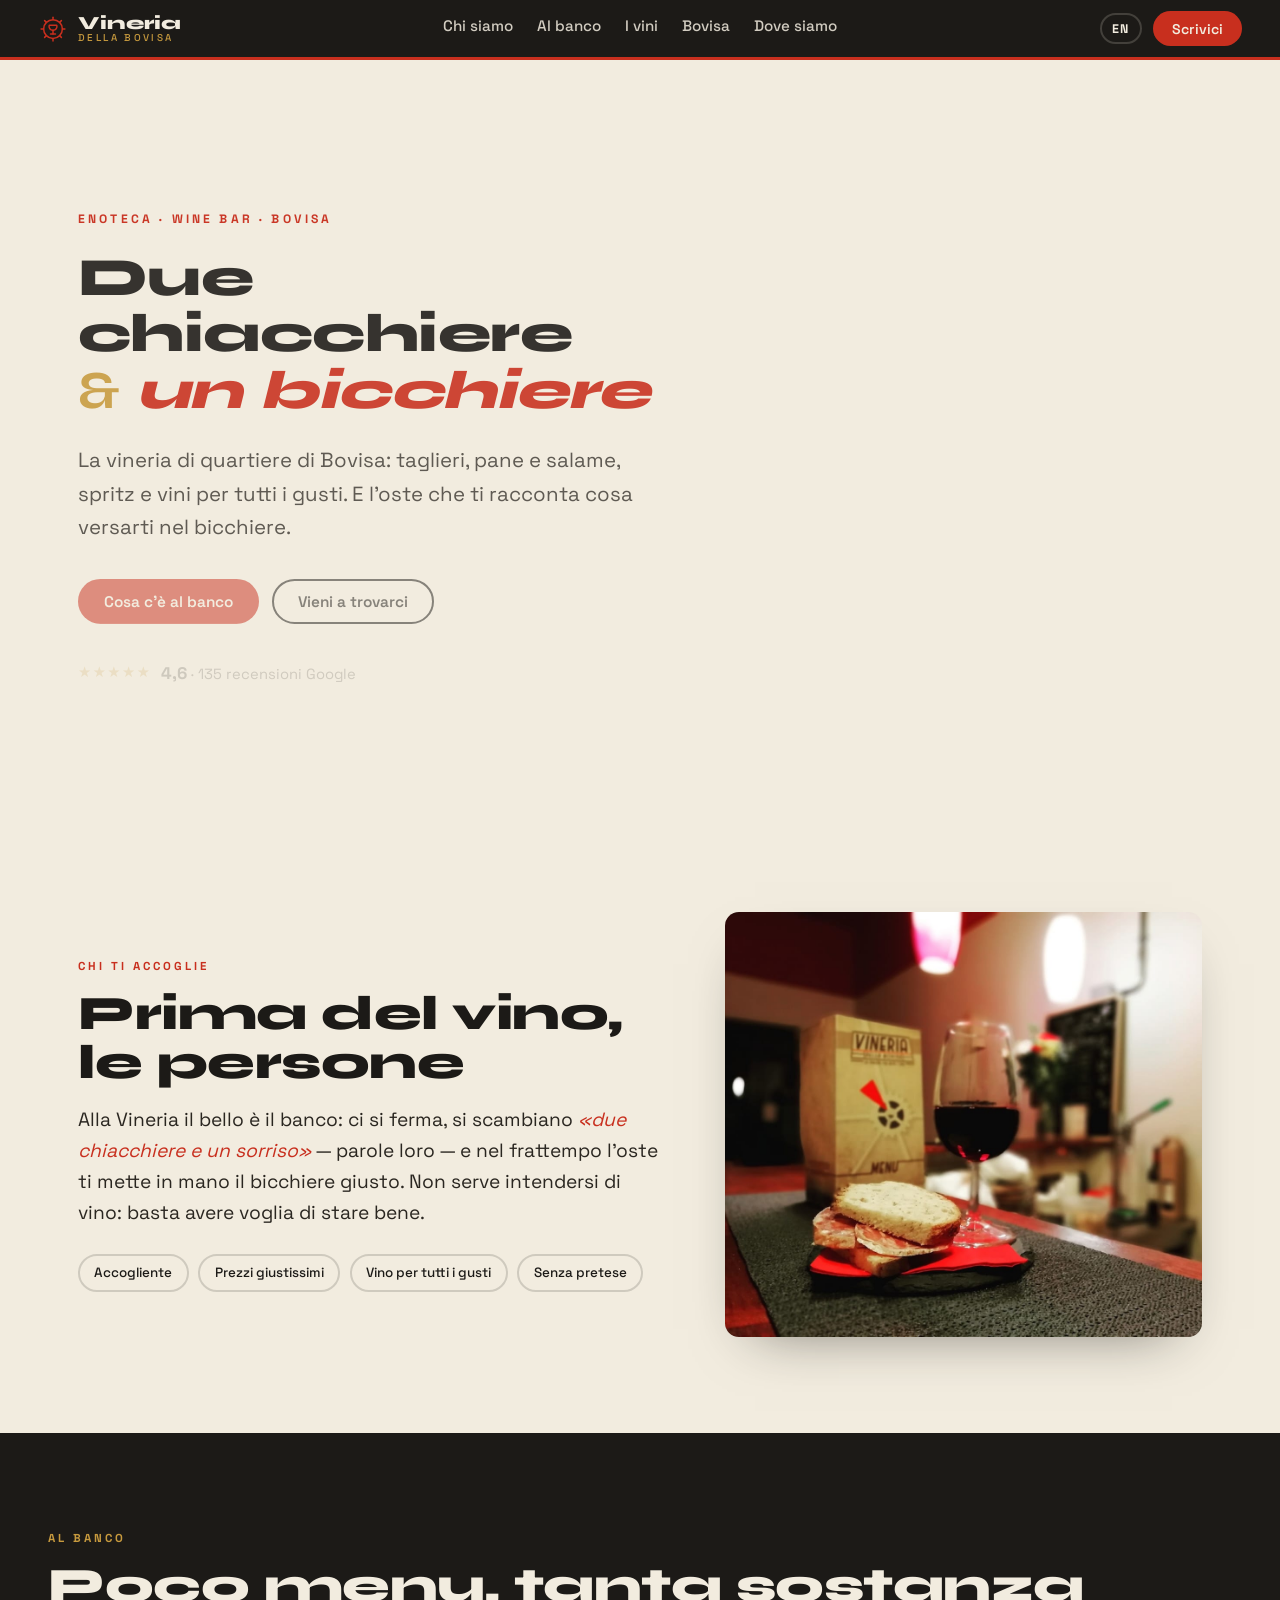
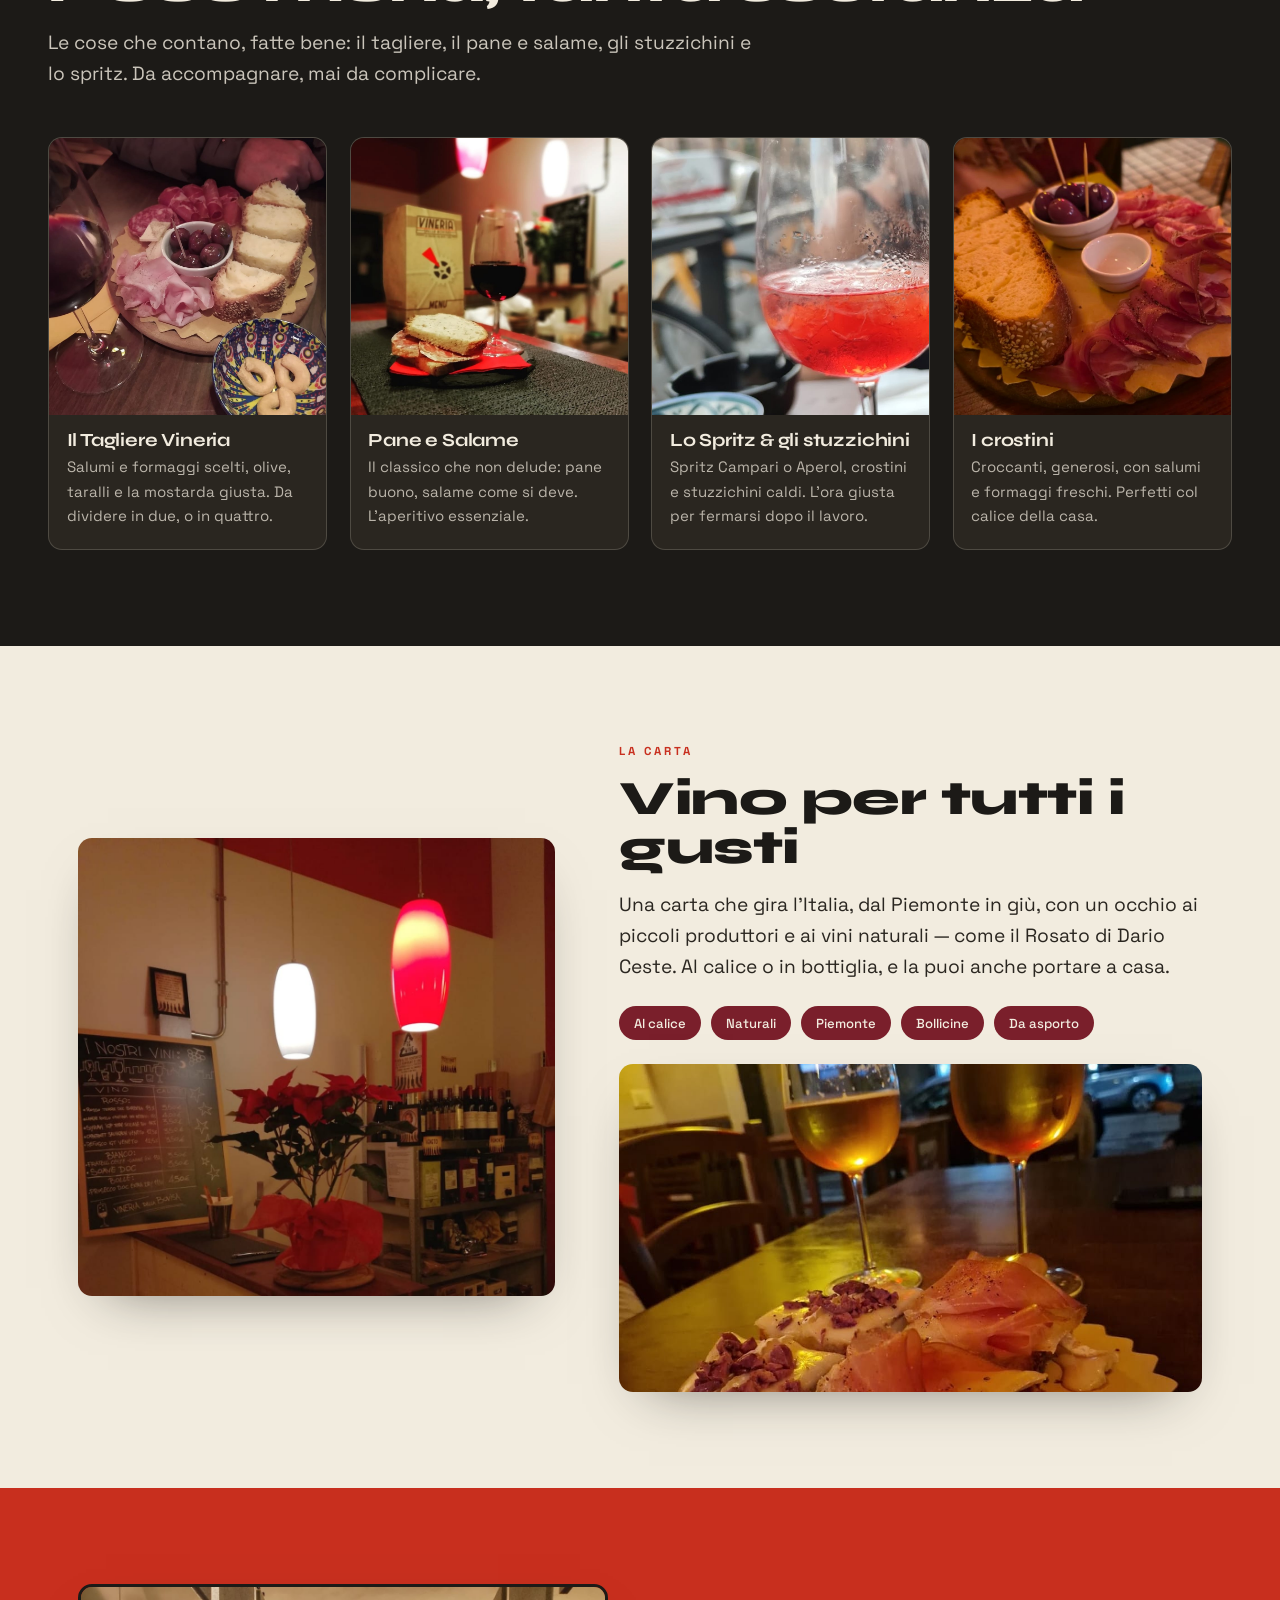
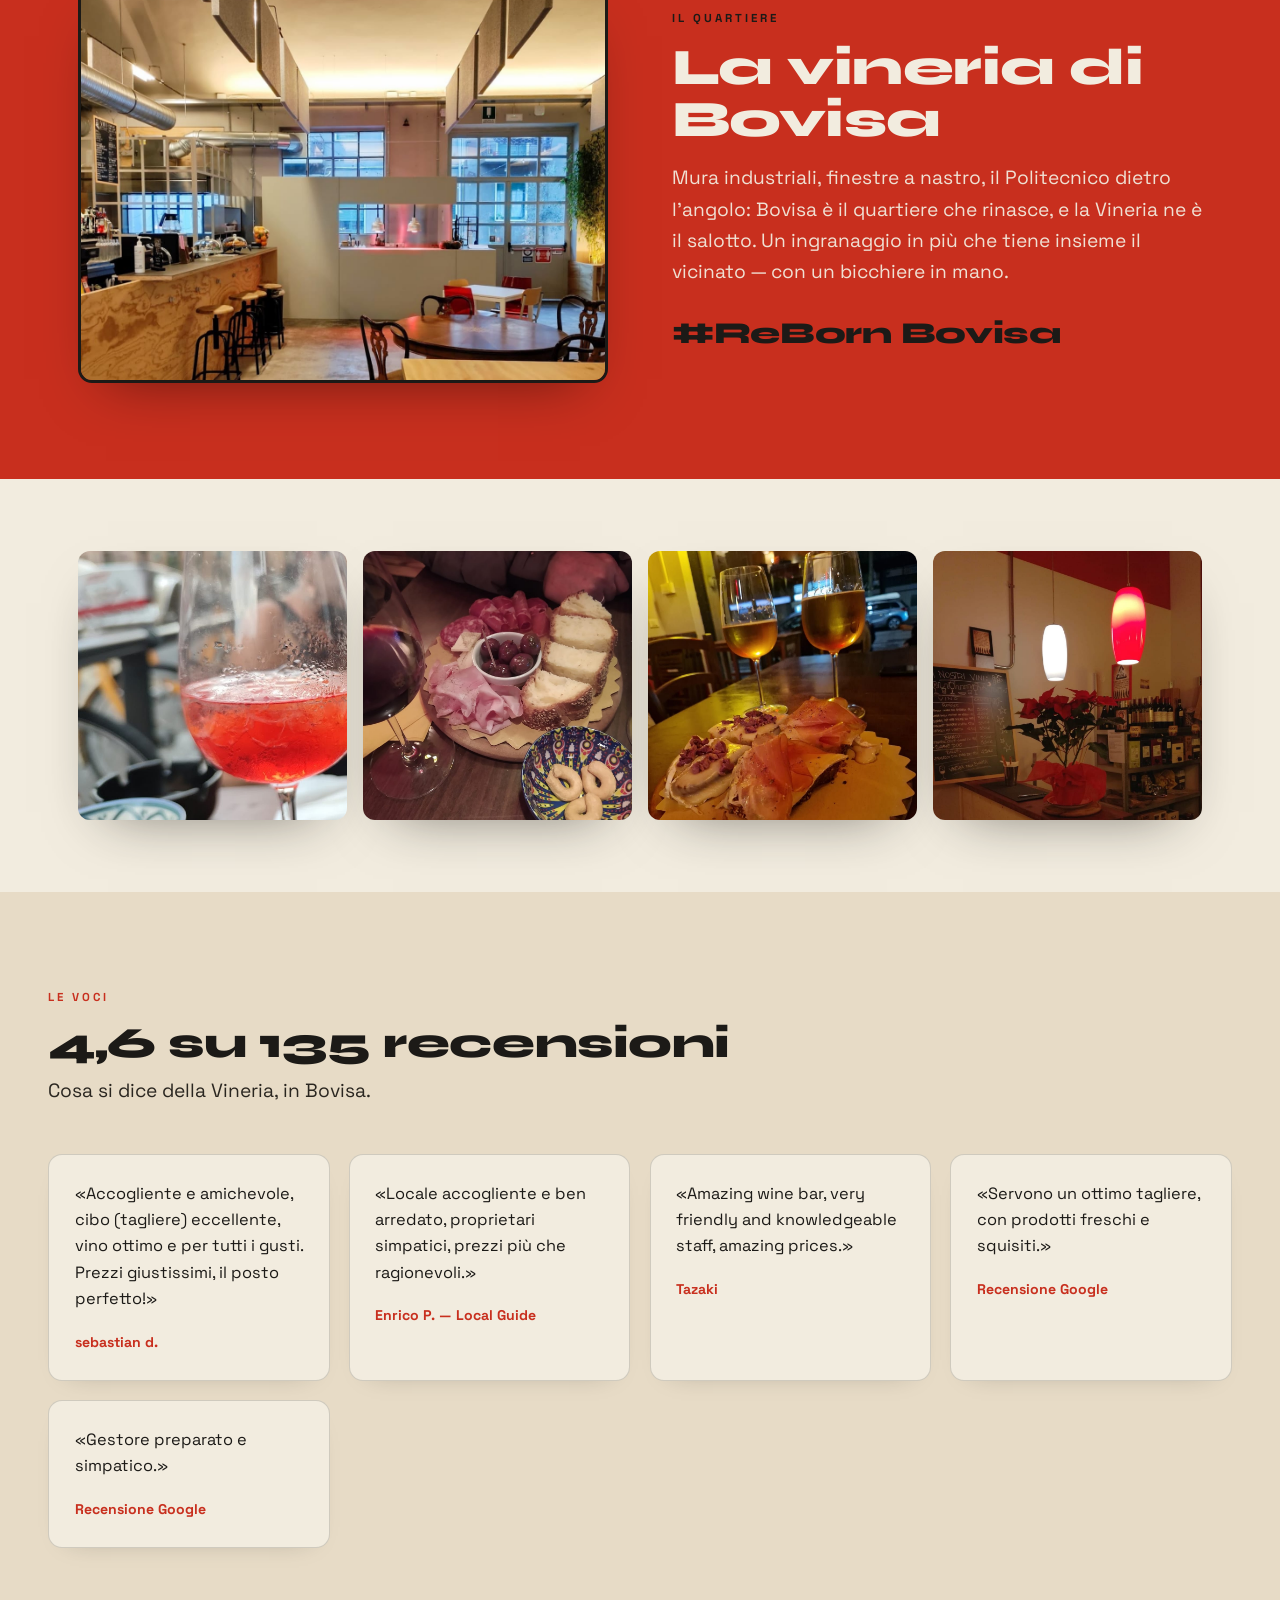
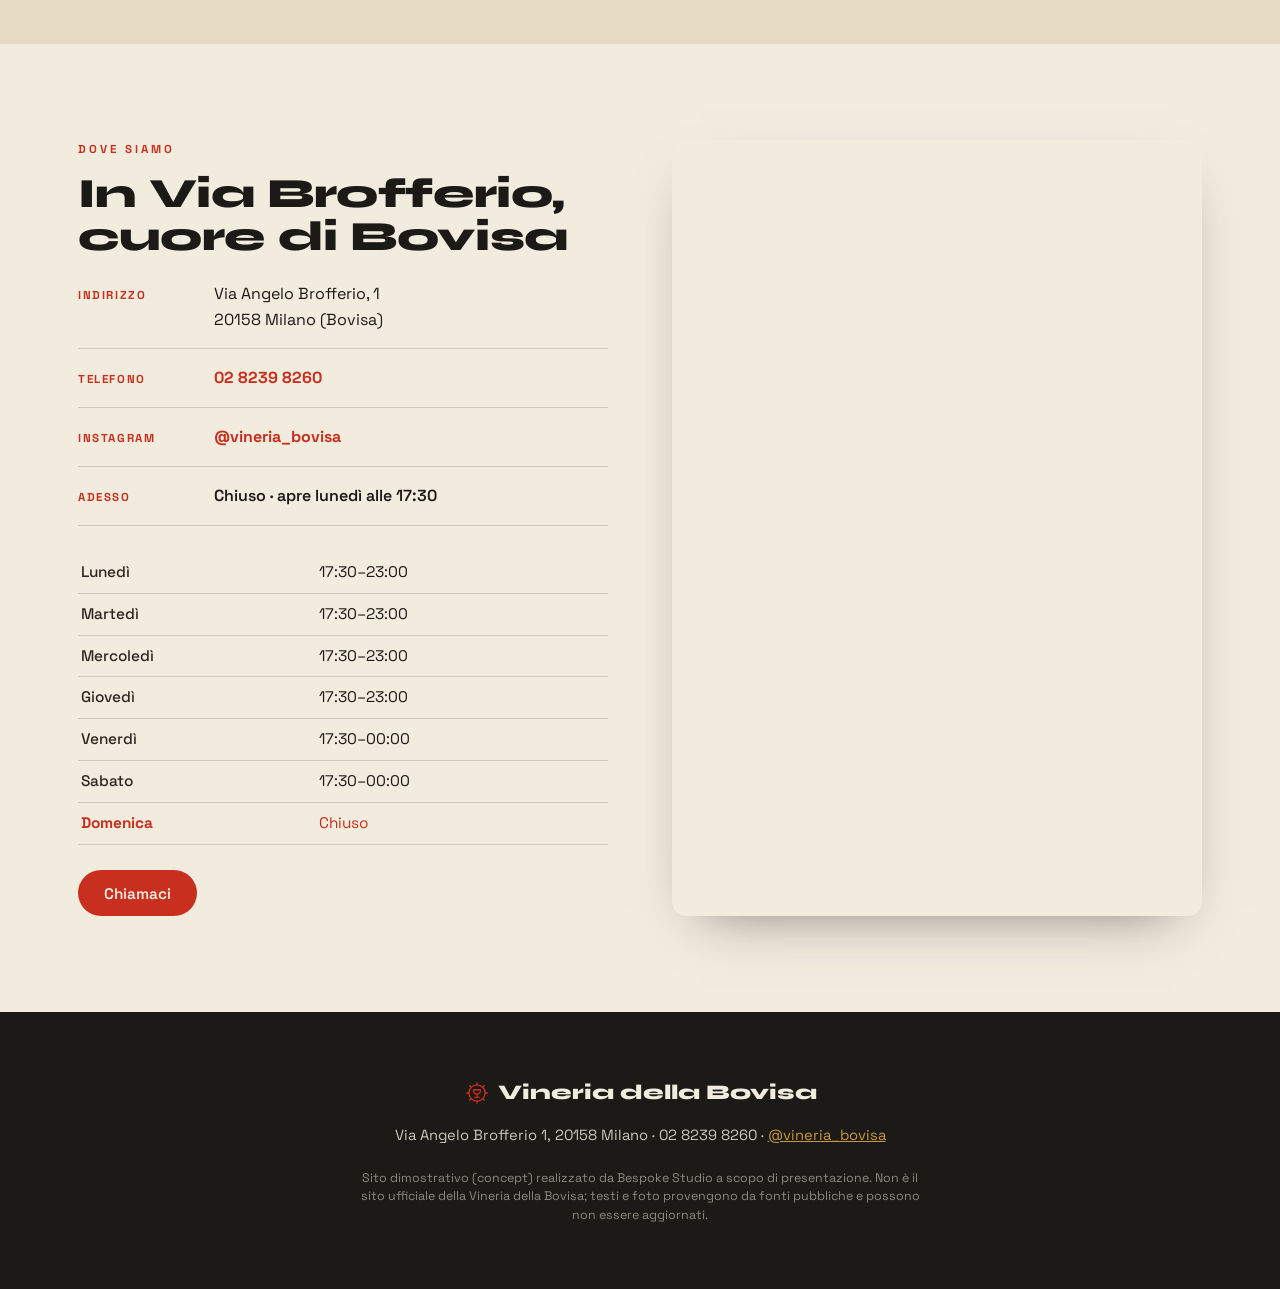
==== index.html @ cd296997 "Vineria della Bovisa — enoteca e wine bar di quartiere (concept demo) Il sito che la Vineria ha «in " ====
<!doctype html>
<html lang="it">
<head>
<meta charset="utf-8">
<meta name="viewport" content="width=device-width, initial-scale=1">
<title>Vineria della Bovisa — enoteca e wine bar di quartiere</title>
<meta name="description" content="La Vineria della Bovisa: enoteca e wine bar di quartiere. Taglieri, pane e salame, spritz e vini per tutti i gusti — e due chiacchiere in più. Via Brofferio 1, Milano.">
<meta name="theme-color" content="#1C1A17">
<link rel="canonical" href="https://rotenzark.github.io/vineria-della-bovisa/">
<link rel="icon" href="img/favicon.svg" type="image/svg+xml">
<link rel="icon" href="img/favicon-32.png" sizes="32x32">
<link rel="apple-touch-icon" href="img/apple-touch-icon.png">
<meta property="og:type" content="restaurant">
<meta property="og:title" content="Vineria della Bovisa — enoteca e wine bar di quartiere">
<meta property="og:description" content="Taglieri, pane e salame, spritz e vini per tutti i gusti — e due chiacchiere in più. In Bovisa.">
<meta property="og:image" content="img/og-image.jpg">
<meta property="og:locale" content="it_IT">
<script type="application/ld+json">
{
  "@context":"https://schema.org","@type":"BarOrPub","name":"Vineria della Bovisa",
  "description":"Enoteca e wine bar di quartiere in Bovisa: taglieri, pane e salame, spritz e vini al calice per tutti i gusti.",
  "servesCuisine":["Wine bar","Enoteca","Italiana"],
  "url":"https://rotenzark.github.io/vineria-della-bovisa/","telephone":"+390282398260",
  "image":"https://rotenzark.github.io/vineria-della-bovisa/img/og-image.jpg","priceRange":"€",
  "address":{"@type":"PostalAddress","streetAddress":"Via Angelo Brofferio 1","addressLocality":"Milano","postalCode":"20158","addressCountry":"IT"},
  "aggregateRating":{"@type":"AggregateRating","ratingValue":"4.6","reviewCount":"135"},
  "openingHoursSpecification":[
    {"@type":"OpeningHoursSpecification","dayOfWeek":["Monday","Tuesday","Wednesday","Thursday"],"opens":"17:30","closes":"23:00"},
    {"@type":"OpeningHoursSpecification","dayOfWeek":["Friday","Saturday"],"opens":"17:30","closes":"00:00"}
  ]
}
</script>
<link rel="preconnect" href="https://fonts.googleapis.com">
<link rel="preconnect" href="https://fonts.gstatic.com" crossorigin>
<link href="https://fonts.googleapis.com/css2?family=Syne:wght@600;700;800&family=Space+Grotesk:wght@400;500;600;700&display=swap" rel="stylesheet">
<link rel="stylesheet" href="css/styles.css?v=1">
</head>
<body>

<!-- INTRO -->
<div id="intro" class="intro" aria-hidden="true">
  <div class="intro__inner">
    <svg class="intro__gear" viewBox="0 0 48 48" fill="none" stroke="currentColor" stroke-width="1.6" stroke-linecap="round" stroke-linejoin="round" aria-hidden="true">
      <g transform="translate(24 24)"><circle r="15"/><g id="im"><path d="M0 -15 v-4"/></g><use href="#im" transform="rotate(45)"/><use href="#im" transform="rotate(90)"/><use href="#im" transform="rotate(135)"/><use href="#im" transform="rotate(180)"/><use href="#im" transform="rotate(225)"/><use href="#im" transform="rotate(270)"/><use href="#im" transform="rotate(315)"/></g>
      <path d="M18 18 h12 a6 6 0 0 1 -6 8 a6 6 0 0 1 -6 -8 z"/><path d="M24 26 v6"/><path d="M20 32 h8"/>
    </svg>
    <span class="intro__word">Vineria della Bovisa</span>
  </div>
</div>

<!-- HEADER -->
<header class="site-header">
  <a class="brand" href="#top" aria-label="Vineria della Bovisa — home">
    <svg class="brand__mark" viewBox="0 0 48 48" fill="none" stroke="currentColor" stroke-width="2.4" stroke-linecap="round" stroke-linejoin="round" aria-hidden="true">
      <g transform="translate(24 24)"><circle r="15"/><g id="bm"><path d="M0 -15 v-4"/></g><use href="#bm" transform="rotate(45)"/><use href="#bm" transform="rotate(90)"/><use href="#bm" transform="rotate(135)"/><use href="#bm" transform="rotate(180)"/><use href="#bm" transform="rotate(225)"/><use href="#bm" transform="rotate(270)"/><use href="#bm" transform="rotate(315)"/></g>
      <path d="M18 18 h12 a6 6 0 0 1 -6 8 a6 6 0 0 1 -6 -8 z"/><path d="M24 26 v6"/><path d="M20 32 h8"/>
    </svg>
    <span class="brand__name">Vineria<em>della Bovisa</em></span>
  </a>
  <nav id="mainNav" class="site-nav" aria-label="Principale">
    <a href="#chiacchiere" data-i18n="nav.chiacchiere">Chi siamo</a>
    <a href="#banco" data-i18n="nav.banco">Al banco</a>
    <a href="#vini" data-i18n="nav.vini">I vini</a>
    <a href="#bovisa" data-i18n="nav.bovisa">Bovisa</a>
    <a href="#dove" data-i18n="nav.dove">Dove siamo</a>
  </nav>
  <div class="site-header__actions">
    <button id="langToggle" class="lang" type="button" aria-label="Switch to English">EN</button>
    <a class="btn btn--primary" href="#dove" data-i18n="cta.scrivici">Scrivici</a>
    <button id="burger" class="burger" type="button" aria-label="Menu" aria-controls="mainNav" aria-expanded="false"><span></span><span></span><span></span></button>
  </div>
</header>

<main id="top">

  <!-- HERO -->
  <section class="hero" aria-labelledby="hero-title">
    <div class="hero__left">
      <p class="hero__eyebrow reveal-hero" data-i18n="hero.eyebrow">Enoteca · Wine bar · Bovisa</p>
      <h1 id="hero-title" class="hero__title reveal-hero">
        <span data-i18n="hero.t1">Due chiacchiere</span>
        <span class="hero__and">&amp;</span>
        <em data-i18n="hero.t2">un bicchiere</em>
      </h1>
      <p class="hero__lead reveal-hero" data-i18n="hero.lead">La vineria di quartiere di Bovisa: taglieri, pane e salame, spritz e vini per tutti i gusti. E l'oste che ti racconta cosa versarti nel bicchiere.</p>
      <div class="hero__cta reveal-hero">
        <a class="btn btn--primary" href="#banco" data-i18n="hero.cta1">Cosa c'è al banco</a>
        <a class="btn btn--ghost" href="#dove" data-i18n="hero.cta2">Vieni a trovarci</a>
      </div>
      <div class="hero__badge reveal-hero" aria-label="Valutazione Google 4,6 su 5">
        <span class="hero__stars" aria-hidden="true">★★★★★</span>
        <span><strong>4,6</strong> · 135 recensioni Google</span>
      </div>
    </div>
    <div class="hero__right reveal-hero">
      <div class="hero__gearwrap" aria-hidden="true">
        <svg class="gearmark" viewBox="0 0 200 200">
          <g class="gearmark__ring" transform="translate(100 100)">
            <circle r="76" fill="none" stroke="currentColor" stroke-width="7"/>
            <g id="tooth"><rect x="-8" y="-92" width="16" height="20" rx="3" fill="currentColor"/></g>
            <use href="#tooth" transform="rotate(30)"/><use href="#tooth" transform="rotate(60)"/><use href="#tooth" transform="rotate(90)"/><use href="#tooth" transform="rotate(120)"/><use href="#tooth" transform="rotate(150)"/><use href="#tooth" transform="rotate(180)"/><use href="#tooth" transform="rotate(210)"/><use href="#tooth" transform="rotate(240)"/><use href="#tooth" transform="rotate(270)"/><use href="#tooth" transform="rotate(300)"/><use href="#tooth" transform="rotate(330)"/>
          </g>
          <g class="gearmark__rays" transform="translate(100 92)" fill="none" stroke="var(--brass)" stroke-width="3" stroke-linecap="round">
            <path d="M0 -30 v-12"/><path d="M21 -21 l8 -8"/><path d="M-21 -21 l-8 -8"/><path d="M30 0 h12"/><path d="M-30 0 h-12"/>
          </g>
          <g class="gearmark__glass" transform="translate(100 92)" fill="none" stroke="var(--paper)" stroke-width="5" stroke-linecap="round" stroke-linejoin="round">
            <path d="M-17 -14 h34 a17 17 0 0 1 -17 22 a17 17 0 0 1 -17 -22 z"/>
            <path d="M0 8 v22"/><path d="M-12 30 h24"/>
            <path d="M-14 -11 h28 a14 14 0 0 1 -28 0 z" fill="var(--red)" stroke="none"/>
          </g>
        </svg>
      </div>
      <figure class="hero__photo">
        <img src="img/hero.jpg" alt="Il bancone della Vineria della Bovisa: pareti rosse, luci calde e i vini del Piemonte" width="1600" height="1000">
      </figure>
    </div>
  </section>

  <!-- DUE CHIACCHIERE -->
  <section id="chiacchiere" class="chiacchiere" aria-labelledby="chiac-title">
    <div class="chiacchiere__text">
      <p class="kicker reveal" data-i18n="chiac.kicker">Chi ti accoglie</p>
      <h2 id="chiac-title" class="reveal" data-i18n="chiac.title">Prima del vino, le persone</h2>
      <p class="lead reveal" data-i18n="chiac.lead">Alla Vineria il bello è il banco: ci si ferma, si scambiano <em>«due chiacchiere e un sorriso»</em> — parole loro — e nel frattempo l'oste ti mette in mano il bicchiere giusto. Non serve intendersi di vino: basta avere voglia di stare bene.</p>
      <ul class="chiacchiere__pills reveal" aria-hidden="true">
        <span>Accogliente</span><span>Prezzi giustissimi</span><span>Vino per tutti i gusti</span><span>Senza pretese</span>
      </ul>
    </div>
    <figure class="chiacchiere__photo reveal">
      <img src="img/banco.jpg" alt="Pane e salame e il sacchetto della Vineria al banco" width="1100" height="980">
    </figure>
  </section>

  <!-- AL BANCO -->
  <section id="banco" class="banco" aria-labelledby="banco-title">
    <div class="banco__head">
      <p class="kicker reveal" data-i18n="banco.kicker">Al banco</p>
      <h2 id="banco-title" class="reveal" data-i18n="banco.title">Poco menu, tanta sostanza</h2>
      <p class="lead reveal" data-i18n="banco.lead">Le cose che contano, fatte bene: il tagliere, il pane e salame, gli stuzzichini e lo spritz. Da accompagnare, mai da complicare.</p>
    </div>
    <div class="banco__grid">
      <article class="dish reveal">
        <figure><img src="img/tagliere.jpg" alt="Tagliere di salumi, formaggi e taralli" width="1100" height="1050"></figure>
        <h3 data-i18n="banco.d1t">Il Tagliere Vineria</h3>
        <p data-i18n="banco.d1">Salumi e formaggi scelti, olive, taralli e la mostarda giusta. Da dividere in due, o in quattro.</p>
      </article>
      <article class="dish reveal">
        <figure><img src="img/banco.jpg" alt="Pane e salame" width="1100" height="980"></figure>
        <h3 data-i18n="banco.d2t">Pane e Salame</h3>
        <p data-i18n="banco.d2">Il classico che non delude: pane buono, salame come si deve. L'aperitivo essenziale.</p>
      </article>
      <article class="dish reveal">
        <figure><img src="img/spritz.jpg" alt="Due spritz al banco" width="1040" height="1000"></figure>
        <h3 data-i18n="banco.d3t">Lo Spritz &amp; gli stuzzichini</h3>
        <p data-i18n="banco.d3">Spritz Campari o Aperol, crostini e stuzzichini caldi. L'ora giusta per fermarsi dopo il lavoro.</p>
      </article>
      <article class="dish reveal">
        <figure><img src="img/crostini.jpg" alt="Crostini con salumi" width="1040" height="1000"></figure>
        <h3 data-i18n="banco.d4t">I crostini</h3>
        <p data-i18n="banco.d4">Croccanti, generosi, con salumi e formaggi freschi. Perfetti col calice della casa.</p>
      </article>
    </div>
  </section>

  <!-- VINO PER TUTTI I GUSTI -->
  <section id="vini" class="vini" aria-labelledby="vini-title">
    <figure class="vini__photo reveal">
      <img src="img/vini.jpg" alt="Gli scaffali dei vini e la lavagna della Vineria" width="1040" height="1000">
    </figure>
    <div class="vini__text">
      <p class="kicker reveal" data-i18n="vini.kicker">La carta</p>
      <h2 id="vini-title" class="reveal" data-i18n="vini.title">Vino per tutti i gusti</h2>
      <p class="lead reveal" data-i18n="vini.lead">Una carta che gira l'Italia, dal Piemonte in giù, con un occhio ai piccoli produttori e ai vini naturali — come il Rosato di Dario Ceste. Al calice o in bottiglia, e la puoi anche portare a casa.</p>
      <div class="vini__tags reveal" aria-hidden="true">
        <span>Al calice</span><span>Naturali</span><span>Piemonte</span><span>Bollicine</span><span>Da asporto</span>
      </div>
      <figure class="vini__photo2 reveal">
        <img src="img/calici.jpg" alt="Crostini e due calici di vino bianco" width="1040" height="1000">
      </figure>
    </div>
  </section>

  <!-- BOVISA -->
  <section id="bovisa" class="bovisa" aria-labelledby="bovisa-title">
    <div class="bovisa__inner">
      <figure class="bovisa__photo reveal">
        <img src="img/spazio.jpg" alt="L'interno industriale della Vineria, in Bovisa" width="1200" height="900">
      </figure>
      <div class="bovisa__text">
        <p class="kicker reveal" data-i18n="bovisa.kicker">Il quartiere</p>
        <h2 id="bovisa-title" class="reveal" data-i18n="bovisa.title">La vineria di Bovisa</h2>
        <p class="lead reveal" data-i18n="bovisa.lead">Mura industriali, finestre a nastro, il Politecnico dietro l'angolo: Bovisa è il quartiere che rinasce, e la Vineria ne è il salotto. Un ingranaggio in più che tiene insieme il vicinato — con un bicchiere in mano.</p>
        <p class="bovisa__tag reveal">#ReBorn Bovisa</p>
      </div>
    </div>
  </section>

  <!-- GALLERIA -->
  <section id="galleria" class="galleria" aria-labelledby="gal-title">
    <h2 id="gal-title" class="visually-hidden">Galleria</h2>
    <div class="galleria__grid">
      <button class="shot reveal" data-full="img/spritz.jpg"><img src="img/spritz.jpg" alt="Spritz al banco" width="1040" height="1000"></button>
      <button class="shot reveal" data-full="img/tagliere.jpg"><img src="img/tagliere.jpg" alt="Tagliere di salumi e formaggi" width="1100" height="1050"></button>
      <button class="shot reveal" data-full="img/calici.jpg"><img src="img/calici.jpg" alt="Crostini e calici di bianco" width="1040" height="1000"></button>
      <button class="shot reveal" data-full="img/vini.jpg"><img src="img/vini.jpg" alt="Gli scaffali dei vini" width="1040" height="1000"></button>
    </div>
  </section>

  <!-- RECENSIONI -->
  <section id="recensioni" class="reviews" aria-labelledby="rev-title">
    <div class="reviews__head">
      <p class="kicker reveal" data-i18n="rev.kicker">Le voci</p>
      <h2 id="rev-title" class="reveal" data-i18n="rev.title">4,6 su 135 recensioni</h2>
      <p class="lead reveal" data-i18n="rev.lead">Cosa si dice della Vineria, in Bovisa.</p>
    </div>
    <div class="reviews__grid">
      <blockquote class="review reveal">
        <p>«Accogliente e amichevole, cibo (tagliere) eccellente, vino ottimo e per tutti i gusti. Prezzi giustissimi, il posto perfetto!»</p>
        <cite>sebastian d.</cite>
      </blockquote>
      <blockquote class="review reveal">
        <p>«Locale accogliente e ben arredato, proprietari simpatici, prezzi più che ragionevoli.»</p>
        <cite>Enrico P. — Local Guide</cite>
      </blockquote>
      <blockquote class="review reveal">
        <p>«Amazing wine bar, very friendly and knowledgeable staff, amazing prices.»</p>
        <cite>Tazaki</cite>
      </blockquote>
      <blockquote class="review reveal">
        <p>«Servono un ottimo tagliere, con prodotti freschi e squisiti.»</p>
        <cite>Recensione Google</cite>
      </blockquote>
      <blockquote class="review reveal">
        <p>«Gestore preparato e simpatico.»</p>
        <cite>Recensione Google</cite>
      </blockquote>
    </div>
  </section>

  <!-- DOVE -->
  <section id="dove" class="dove" aria-labelledby="dove-title">
    <div class="dove__info">
      <p class="kicker reveal" data-i18n="dove.kicker">Dove siamo</p>
      <h2 id="dove-title" class="reveal" data-i18n="dove.title">In Via Brofferio, cuore di Bovisa</h2>
      <ul class="dove__rows reveal">
        <li><span class="dove__lab" data-i18n="dove.addr">Indirizzo</span><span>Via Angelo Brofferio, 1<br>20158 Milano (Bovisa)</span></li>
        <li><span class="dove__lab" data-i18n="dove.tel">Telefono</span><span><a href="tel:+390282398260">02 8239 8260</a></span></li>
        <li><span class="dove__lab" data-i18n="dove.ig">Instagram</span><span><a href="https://www.instagram.com/vineria_bovisa/" target="_blank" rel="noopener">@vineria_bovisa</a></span></li>
        <li><span class="dove__lab" data-i18n="dove.status">Adesso</span><span id="orarioStato" class="dove__status">—</span></li>
      </ul>
      <table class="hours reveal" aria-label="Orari di apertura">
        <tbody>
          <tr data-day="1"><th data-i18n="d.lun">Lunedì</th><td>17:30–23:00</td></tr>
          <tr data-day="2"><th data-i18n="d.mar">Martedì</th><td>17:30–23:00</td></tr>
          <tr data-day="3"><th data-i18n="d.mer">Mercoledì</th><td>17:30–23:00</td></tr>
          <tr data-day="4"><th data-i18n="d.gio">Giovedì</th><td>17:30–23:00</td></tr>
          <tr data-day="5"><th data-i18n="d.ven">Venerdì</th><td>17:30–00:00</td></tr>
          <tr data-day="6"><th data-i18n="d.sab">Sabato</th><td>17:30–00:00</td></tr>
          <tr data-day="0"><th data-i18n="d.dom">Domenica</th><td data-i18n="d.chiuso">Chiuso</td></tr>
        </tbody>
      </table>
      <div class="dove__cta reveal">
        <a class="btn btn--primary" href="tel:+390282398260" data-i18n="dove.call">Chiamaci</a>
      </div>
    </div>
    <div class="dove__map reveal">
      <iframe title="Mappa — Vineria della Bovisa, Via Angelo Brofferio 1, Milano" src="https://www.google.com/maps?q=Vineria+della+Bovisa+Via+Angelo+Brofferio+1+Milano&output=embed" loading="lazy" referrerpolicy="no-referrer-when-downgrade"></iframe>
    </div>
  </section>
</main>

<footer class="site-footer">
  <div class="site-footer__brand">
    <svg class="brand__mark" viewBox="0 0 48 48" fill="none" stroke="currentColor" stroke-width="2.4" stroke-linecap="round" stroke-linejoin="round" aria-hidden="true">
      <g transform="translate(24 24)"><circle r="15"/><g id="fm"><path d="M0 -15 v-4"/></g><use href="#fm" transform="rotate(45)"/><use href="#fm" transform="rotate(90)"/><use href="#fm" transform="rotate(135)"/><use href="#fm" transform="rotate(180)"/><use href="#fm" transform="rotate(225)"/><use href="#fm" transform="rotate(270)"/><use href="#fm" transform="rotate(315)"/></g>
      <path d="M18 18 h12 a6 6 0 0 1 -6 8 a6 6 0 0 1 -6 -8 z"/><path d="M24 26 v6"/><path d="M20 32 h8"/>
    </svg>
    <span>Vineria della Bovisa</span>
  </div>
  <p class="site-footer__addr">Via Angelo Brofferio 1, 20158 Milano · 02 8239 8260 · <a href="https://www.instagram.com/vineria_bovisa/" target="_blank" rel="noopener">@vineria_bovisa</a></p>
  <p class="site-footer__demo" data-i18n="footer.demo">Sito dimostrativo (concept) realizzato da Bespoke Studio a scopo di presentazione. Non è il sito ufficiale della Vineria della Bovisa; testi e foto provengono da fonti pubbliche e possono non essere aggiornati.</p>
</footer>

<div id="lightbox" class="lightbox" hidden>
  <button id="lightboxClose" class="lightbox__close" type="button" aria-label="Chiudi">×</button>
  <img id="lightboxImg" src="" alt="">
</div>

<script src="https://cdnjs.cloudflare.com/ajax/libs/gsap/3.12.5/gsap.min.js"></script>
<script src="https://cdnjs.cloudflare.com/ajax/libs/gsap/3.12.5/ScrollTrigger.min.js"></script>
<script src="js/main.js?v=1"></script>
</body>
</html>
---- css/styles.css ----
/* Vineria della Bovisa — Bespoke Studio · concept demo
   Font: Syne (display) + Space Grotesk (testo)
   Palette: rosso industriale + nero + carta + ottone (dal logo gear+calice). */

:root{
  --paper:#F2ECDF;
  --paper-2:#E7DBC6;
  --ink:#1C1A17;
  --ink-2:#2A2620;
  --red:#C82F1E;
  --red-deep:#9E2416;
  --wine:#7A1F2B;
  --brass:#C79A3E;
  --line:rgba(28,26,23,.16);
  --line-p:rgba(242,236,223,.18);
  --shadow:0 22px 55px -30px rgba(28,26,23,.6);
  --maxw:1220px;
  --r:14px;
}
*{box-sizing:border-box}
html{scroll-behavior:smooth}
@media (prefers-reduced-motion:reduce){html{scroll-behavior:auto}}
body{margin:0;background:var(--paper);color:var(--ink);font-family:'Space Grotesk',system-ui,sans-serif;font-size:clamp(16px,1.02vw,18px);line-height:1.62;-webkit-font-smoothing:antialiased}
img{max-width:100%;display:block}
a{color:inherit}
h1,h2,h3{font-family:'Syne',system-ui,sans-serif;font-weight:800;line-height:1.02;margin:0;letter-spacing:-.01em}
.visually-hidden{position:absolute;width:1px;height:1px;padding:0;margin:-1px;overflow:hidden;clip:rect(0 0 0 0);white-space:nowrap;border:0}

/* anti-flash */
.js .reveal,.js .reveal-hero{opacity:0}
.js.reduced-motion .reveal,.js.reduced-motion .reveal-hero,
html:not(.js) .reveal,html:not(.js) .reveal-hero{opacity:1}

.kicker{text-transform:uppercase;letter-spacing:.26em;font-size:.72rem;font-weight:700;color:var(--red);margin:0 0 .9rem}
.lead{font-size:clamp(1.05rem,1.5vw,1.28rem);color:var(--ink-2);max-width:60ch;margin:0}
.lead em{font-style:italic;color:var(--red)}
section{position:relative}

.btn{display:inline-flex;align-items:center;justify-content:center;gap:.5rem;font-weight:600;font-size:.96rem;padding:.82rem 1.5rem;border-radius:999px;border:2px solid transparent;text-decoration:none;cursor:pointer;transition:transform .18s ease,background .2s,color .2s,border-color .2s;line-height:1}
.btn--primary{background:var(--red);color:var(--paper)}
.btn--primary:hover{background:var(--ink);transform:translateY(-2px)}
.btn--ghost{background:transparent;border-color:currentColor;color:inherit}
.btn--ghost:hover{transform:translateY(-2px)}

/* intro */
.intro{position:fixed;inset:0;z-index:1000;display:grid;place-items:center;background:var(--ink);color:var(--paper);transition:opacity .6s ease,visibility .6s ease}
.intro.hide{opacity:0;visibility:hidden;pointer-events:none}
.intro__inner{display:grid;justify-items:center;gap:1rem;text-align:center;padding:1rem}
.intro__gear{width:58px;height:58px;color:var(--red);animation:gearspin 12s linear infinite}
.intro__word{font-family:'Syne',sans-serif;font-weight:800;font-size:clamp(1.5rem,5vw,2.4rem);letter-spacing:-.01em}
.reduced-motion .intro__gear{animation:none}
@keyframes gearspin{from{transform:rotate(0)}to{transform:rotate(360deg)}}

/* header */
.site-header{position:sticky;top:0;z-index:60;display:flex;align-items:center;justify-content:space-between;gap:1rem;padding:.7rem clamp(1rem,4vw,2.4rem);background:var(--ink);color:var(--paper);border-bottom:3px solid var(--red)}
.brand{display:inline-flex;align-items:center;gap:.6rem;text-decoration:none;color:var(--paper)}
.brand__mark{width:30px;height:30px;color:var(--red)}
.brand__name{font-family:'Syne',sans-serif;font-weight:800;font-size:1.16rem;line-height:1;display:flex;flex-direction:column}
.brand__name em{font-style:normal;font-weight:500;font-size:.62rem;letter-spacing:.24em;text-transform:uppercase;color:var(--brass);font-family:'Space Grotesk',sans-serif}
.site-nav{display:flex;gap:1.5rem}
.site-nav a{text-decoration:none;color:var(--paper);font-weight:500;font-size:.95rem;opacity:.85;transition:opacity .2s,color .2s;padding-bottom:2px;border-bottom:2px solid transparent}
.site-nav a:hover{opacity:1;color:var(--brass);border-color:var(--red)}
.site-header__actions{display:flex;align-items:center;gap:.7rem}
.lang{background:transparent;border:2px solid var(--line-p);color:var(--paper);border-radius:999px;padding:.32rem .68rem;font-size:.78rem;font-weight:700;letter-spacing:.06em;cursor:pointer;font-family:inherit}
.lang:hover{border-color:var(--red);color:var(--brass)}
.site-header__actions .btn{padding:.52rem 1.05rem;font-size:.88rem}
.burger{display:none;flex-direction:column;justify-content:center;gap:5px;width:42px;height:42px;background:transparent;border:2px solid var(--line-p);border-radius:9px;cursor:pointer}
.burger span{display:block;height:2px;width:18px;margin:0 auto;background:var(--paper)}

/* hero */
.hero{display:grid;grid-template-columns:1.18fr .82fr;gap:clamp(1.5rem,4vw,3.5rem);align-items:center;max-width:var(--maxw);margin:0 auto;padding:clamp(2.4rem,6vw,5rem) clamp(1.2rem,5vw,3rem);min-height:84vh}
.hero__left,.hero__right{min-width:0}
.hero__eyebrow{text-transform:uppercase;letter-spacing:.26em;font-size:.76rem;font-weight:700;color:var(--red);margin:0 0 1.1rem;overflow-wrap:break-word}
.hero__title{font-size:clamp(2.05rem,4.2vw,3.45rem);font-weight:800;line-height:1.05}
.hero__title>span:first-child{display:block}
.hero__title .hero__and{color:var(--brass);font-weight:700}
.hero__title em{font-style:italic;color:var(--red)}
.hero__lead{font-size:clamp(1.06rem,1.6vw,1.3rem);color:var(--ink-2);max-width:46ch;margin:1.4rem 0 0}
.hero__cta{display:flex;flex-wrap:wrap;gap:.8rem;margin-top:1.8rem}
.hero__badge{display:inline-flex;align-items:center;gap:.6rem;margin-top:1.7rem;font-size:.92rem;color:var(--ink-2)}
.hero__stars{color:var(--brass);letter-spacing:.1em}
.hero__badge strong{font-size:1.05rem;color:var(--ink)}
.hero__right{position:relative}
.hero__photo{margin:0;border-radius:var(--r);overflow:hidden;box-shadow:var(--shadow);border:3px solid var(--ink)}
.hero__photo img{width:100%;height:100%;object-fit:cover;aspect-ratio:16/10}
.hero__gearwrap{position:absolute;top:-42px;left:-42px;width:clamp(120px,15vw,180px);z-index:2;color:var(--ink)}
.gearmark{width:100%;height:auto;filter:drop-shadow(0 8px 20px rgba(28,26,23,.28))}
.gearmark__ring{animation:ringspin 34s linear infinite}
@keyframes ringspin{from{transform:translate(100px,100px) rotate(0)}to{transform:translate(100px,100px) rotate(360deg)}}
.reduced-motion .gearmark__ring{animation:none}

/* chiacchiere */
.chiacchiere{display:grid;grid-template-columns:1.1fr .9fr;gap:clamp(2rem,5vw,4rem);align-items:center;max-width:var(--maxw);margin:0 auto;padding:clamp(3.5rem,8vw,6rem) clamp(1.2rem,5vw,3rem)}
.chiacchiere__text h2{font-size:clamp(1.9rem,4vw,3rem);margin-bottom:1rem}
.chiacchiere__pills{list-style:none;display:flex;flex-wrap:wrap;gap:.6rem;margin:1.6rem 0 0;padding:0}
.chiacchiere__pills span{border:2px solid var(--line);border-radius:999px;padding:.4rem .9rem;font-size:.84rem;font-weight:500}
.chiacchiere__photo{margin:0;border-radius:var(--r);overflow:hidden;box-shadow:var(--shadow)}
.chiacchiere__photo img{width:100%;height:100%;object-fit:cover}

/* banco (dark) */
.banco{background:var(--ink);color:var(--paper);padding:clamp(3.5rem,8vw,6rem) clamp(1.2rem,5vw,3rem)}
.banco__head{max-width:var(--maxw);margin:0 auto clamp(2rem,4vw,3rem)}
.banco .kicker{color:var(--brass)}
.banco__head h2{font-size:clamp(1.9rem,4vw,3rem);color:var(--paper);margin-bottom:1rem}
.banco__head .lead{color:rgba(242,236,223,.82)}
.banco__grid{max-width:var(--maxw);margin:0 auto;display:grid;grid-template-columns:repeat(4,1fr);gap:1.4rem}
.dish{background:var(--ink-2);border:1px solid var(--line-p);border-radius:var(--r);overflow:hidden;display:flex;flex-direction:column}
.dish figure{margin:0;overflow:hidden;aspect-ratio:1/1}
.dish figure img{width:100%;height:100%;object-fit:cover;transition:transform .4s ease}
.dish:hover figure img{transform:scale(1.05)}
.dish h3{font-size:1.16rem;font-weight:700;padding:1rem 1.1rem .3rem;color:var(--paper)}
.dish p{margin:0;padding:0 1.1rem 1.3rem;color:rgba(242,236,223,.72);font-size:.94rem}

/* vini */
.vini{display:grid;grid-template-columns:.9fr 1.1fr;gap:clamp(2rem,5vw,4rem);align-items:center;max-width:var(--maxw);margin:0 auto;padding:clamp(3.5rem,8vw,6rem) clamp(1.2rem,5vw,3rem)}
.vini__photo{margin:0;border-radius:var(--r);overflow:hidden;box-shadow:var(--shadow)}
.vini__photo img{width:100%;height:100%;object-fit:cover}
.vini__text h2{font-size:clamp(1.9rem,4vw,3rem);margin-bottom:1rem}
.vini__tags{display:flex;flex-wrap:wrap;gap:.6rem;margin:1.5rem 0}
.vini__tags span{background:var(--wine);color:var(--paper);border-radius:999px;padding:.4rem .95rem;font-size:.82rem;font-weight:500}
.vini__photo2{margin:1.2rem 0 0;border-radius:var(--r);overflow:hidden;box-shadow:var(--shadow)}
.vini__photo2 img{width:100%;height:auto;aspect-ratio:16/9;object-fit:cover}

/* bovisa (red block) */
.bovisa{background:var(--red);color:var(--paper)}
.bovisa__inner{display:grid;grid-template-columns:1fr 1fr;gap:clamp(2rem,5vw,4rem);align-items:center;max-width:var(--maxw);margin:0 auto;padding:clamp(3.5rem,8vw,6rem) clamp(1.2rem,5vw,3rem)}
.bovisa .kicker{color:var(--ink)}
.bovisa__photo{margin:0;border-radius:var(--r);overflow:hidden;box-shadow:0 24px 55px -28px rgba(0,0,0,.5);border:3px solid var(--ink)}
.bovisa__photo img{width:100%;height:100%;object-fit:cover;aspect-ratio:4/3}
.bovisa__text h2{font-size:clamp(2rem,4.4vw,3.2rem);color:var(--paper);margin-bottom:1rem}
.bovisa__text .lead{color:rgba(242,236,223,.94)}
.bovisa__tag{font-family:'Syne',sans-serif;font-weight:800;font-size:clamp(1.3rem,3vw,1.9rem);color:var(--ink);margin:1.4rem 0 0;letter-spacing:-.01em}

/* galleria */
.galleria{max-width:var(--maxw);margin:0 auto;padding:clamp(3rem,6vw,4.5rem) clamp(1.2rem,5vw,3rem)}
.galleria__grid{display:grid;grid-template-columns:repeat(4,1fr);gap:1rem}
.shot{padding:0;border:0;background:none;cursor:pointer;border-radius:12px;overflow:hidden;box-shadow:var(--shadow)}
.shot img{width:100%;height:100%;object-fit:cover;aspect-ratio:1/1;transition:transform .4s ease}
.shot:hover img{transform:scale(1.06)}

/* reviews */
.reviews{background:var(--paper-2);padding:clamp(3.5rem,8vw,6rem) clamp(1.2rem,5vw,3rem)}
.reviews__head{max-width:var(--maxw);margin:0 auto clamp(2rem,4vw,3rem)}
.reviews__head h2{font-size:clamp(1.8rem,3.6vw,2.7rem);margin-bottom:.6rem}
.reviews__grid{max-width:var(--maxw);margin:0 auto;display:grid;grid-template-columns:repeat(auto-fit,minmax(260px,1fr));gap:1.2rem}
.review{margin:0;background:var(--paper);border-radius:var(--r);padding:1.6rem;border:1px solid var(--line);box-shadow:0 10px 26px -22px rgba(28,26,23,.4)}
.review p{margin:0 0 1rem;font-size:1.02rem}
.review cite{font-style:normal;font-weight:700;color:var(--red);font-size:.88rem}

/* dove */
.dove{display:grid;grid-template-columns:1fr 1fr;gap:clamp(2rem,5vw,4rem);max-width:var(--maxw);margin:0 auto;padding:clamp(3.5rem,8vw,6rem) clamp(1.2rem,5vw,3rem);align-items:start}
.dove__info h2{font-size:clamp(1.8rem,3.6vw,2.6rem);margin-bottom:1.4rem}
.dove__rows{list-style:none;margin:0 0 1.6rem;padding:0;display:grid;gap:1rem}
.dove__rows li{display:grid;grid-template-columns:120px 1fr;gap:1rem;align-items:baseline;border-bottom:1px solid var(--line);padding-bottom:1rem}
.dove__lab{text-transform:uppercase;letter-spacing:.14em;font-size:.72rem;font-weight:700;color:var(--red)}
.dove__rows a{color:var(--red);font-weight:700;text-decoration:none}
.dove__rows a:hover{text-decoration:underline}
.dove__status{font-weight:600}
.hours{width:100%;border-collapse:collapse;margin-bottom:1.6rem;font-size:.96rem}
.hours th,.hours td{text-align:left;padding:.5rem .2rem;border-bottom:1px solid var(--line);font-weight:400}
.hours th{font-weight:500;color:var(--ink-2)}
.hours .is-today,.hours .is-today th{color:var(--red);font-weight:700}
.dove__map{border-radius:var(--r);overflow:hidden;box-shadow:var(--shadow);min-height:420px;height:100%}
.dove__map iframe{width:100%;height:100%;min-height:420px;border:0;display:block}

/* footer */
.site-footer{background:var(--ink);color:var(--paper);text-align:center;padding:clamp(2.5rem,6vw,4rem) 1.4rem;display:grid;gap:.9rem;justify-items:center}
.site-footer__brand{display:inline-flex;align-items:center;gap:.5rem;font-family:'Syne',sans-serif;font-weight:800;font-size:1.3rem}
.site-footer__brand .brand__mark{width:26px;height:26px;color:var(--red)}
.site-footer__addr{margin:0;color:rgba(242,236,223,.82);font-size:.92rem}
.site-footer__addr a{color:var(--brass)}
.site-footer__demo{margin:.4rem auto 0;max-width:70ch;font-size:.78rem;color:rgba(242,236,223,.52);line-height:1.5}

/* lightbox */
.lightbox{position:fixed;inset:0;z-index:200;display:flex;align-items:center;justify-content:center;background:rgba(20,14,10,.92);padding:2rem}
.lightbox[hidden]{display:none!important}
.lightbox img{max-width:92vw;max-height:88vh;border-radius:10px;box-shadow:0 30px 80px rgba(0,0,0,.6)}
.lightbox__close{position:absolute;top:1.2rem;right:1.4rem;width:48px;height:48px;border-radius:50%;border:0;background:rgba(242,236,223,.16);color:var(--paper);font-size:1.8rem;line-height:1;cursor:pointer}
.lightbox__close:hover{background:rgba(242,236,223,.3)}

/* responsive */
@media (max-width:960px){
  .site-nav{position:fixed;inset:0 0 0 auto;width:min(80vw,320px);background:var(--ink);flex-direction:column;justify-content:center;gap:1.6rem;padding:2rem;transform:translateX(100%);transition:transform .3s ease;z-index:70;border-left:3px solid var(--red)}
  .site-nav.nav-open{transform:translateX(0)}
  .site-nav a{font-size:1.15rem}
  .burger{display:flex}
  .hero,.chiacchiere,.vini,.bovisa__inner,.dove{grid-template-columns:1fr}
  .hero__right{order:-1}
  .hero__gearwrap{top:-26px;left:auto;right:8px;width:110px}
  .banco__grid{grid-template-columns:1fr 1fr}
  .galleria__grid{grid-template-columns:1fr 1fr}
  .dove__map{min-height:340px}
}
@media (max-width:560px){
  .site-header__actions .btn--primary{display:none}
  .banco__grid{grid-template-columns:1fr}
  .dove__rows li{grid-template-columns:1fr}
  .hero__gearwrap{width:90px}
}
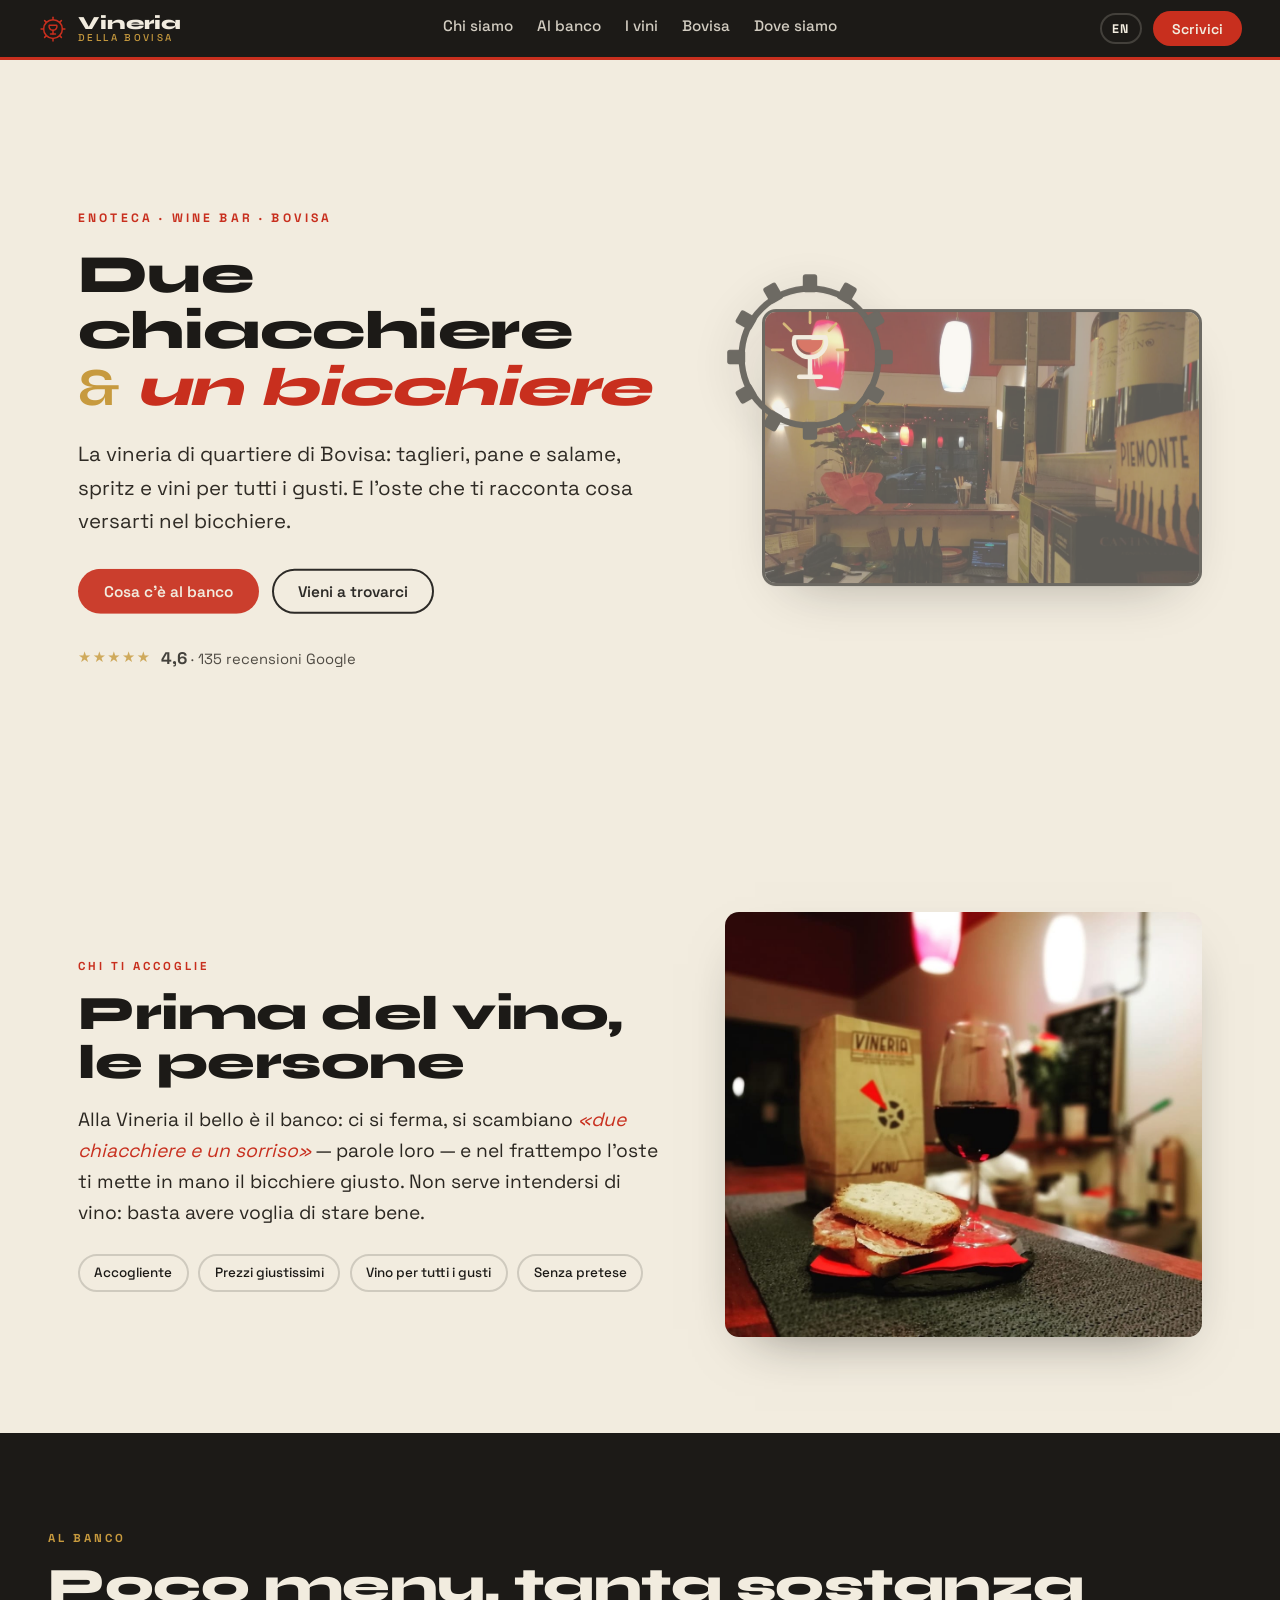
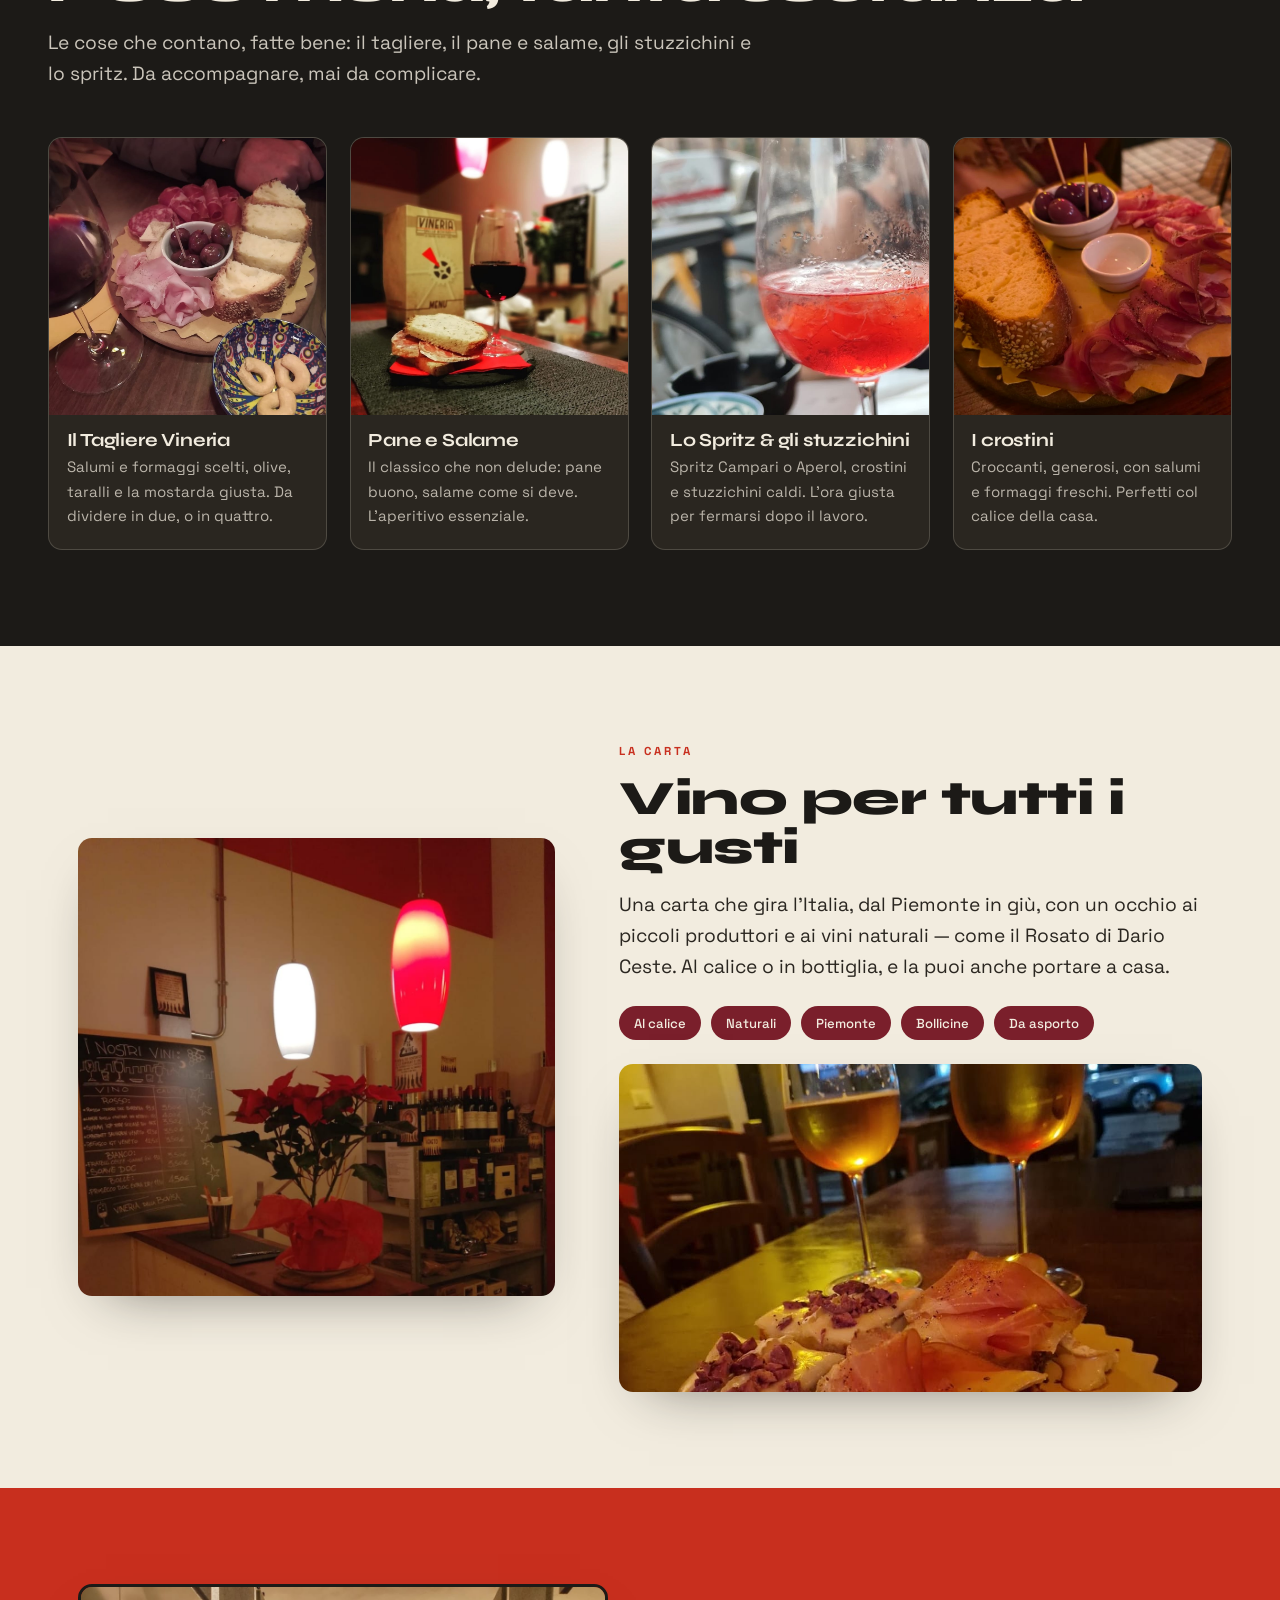
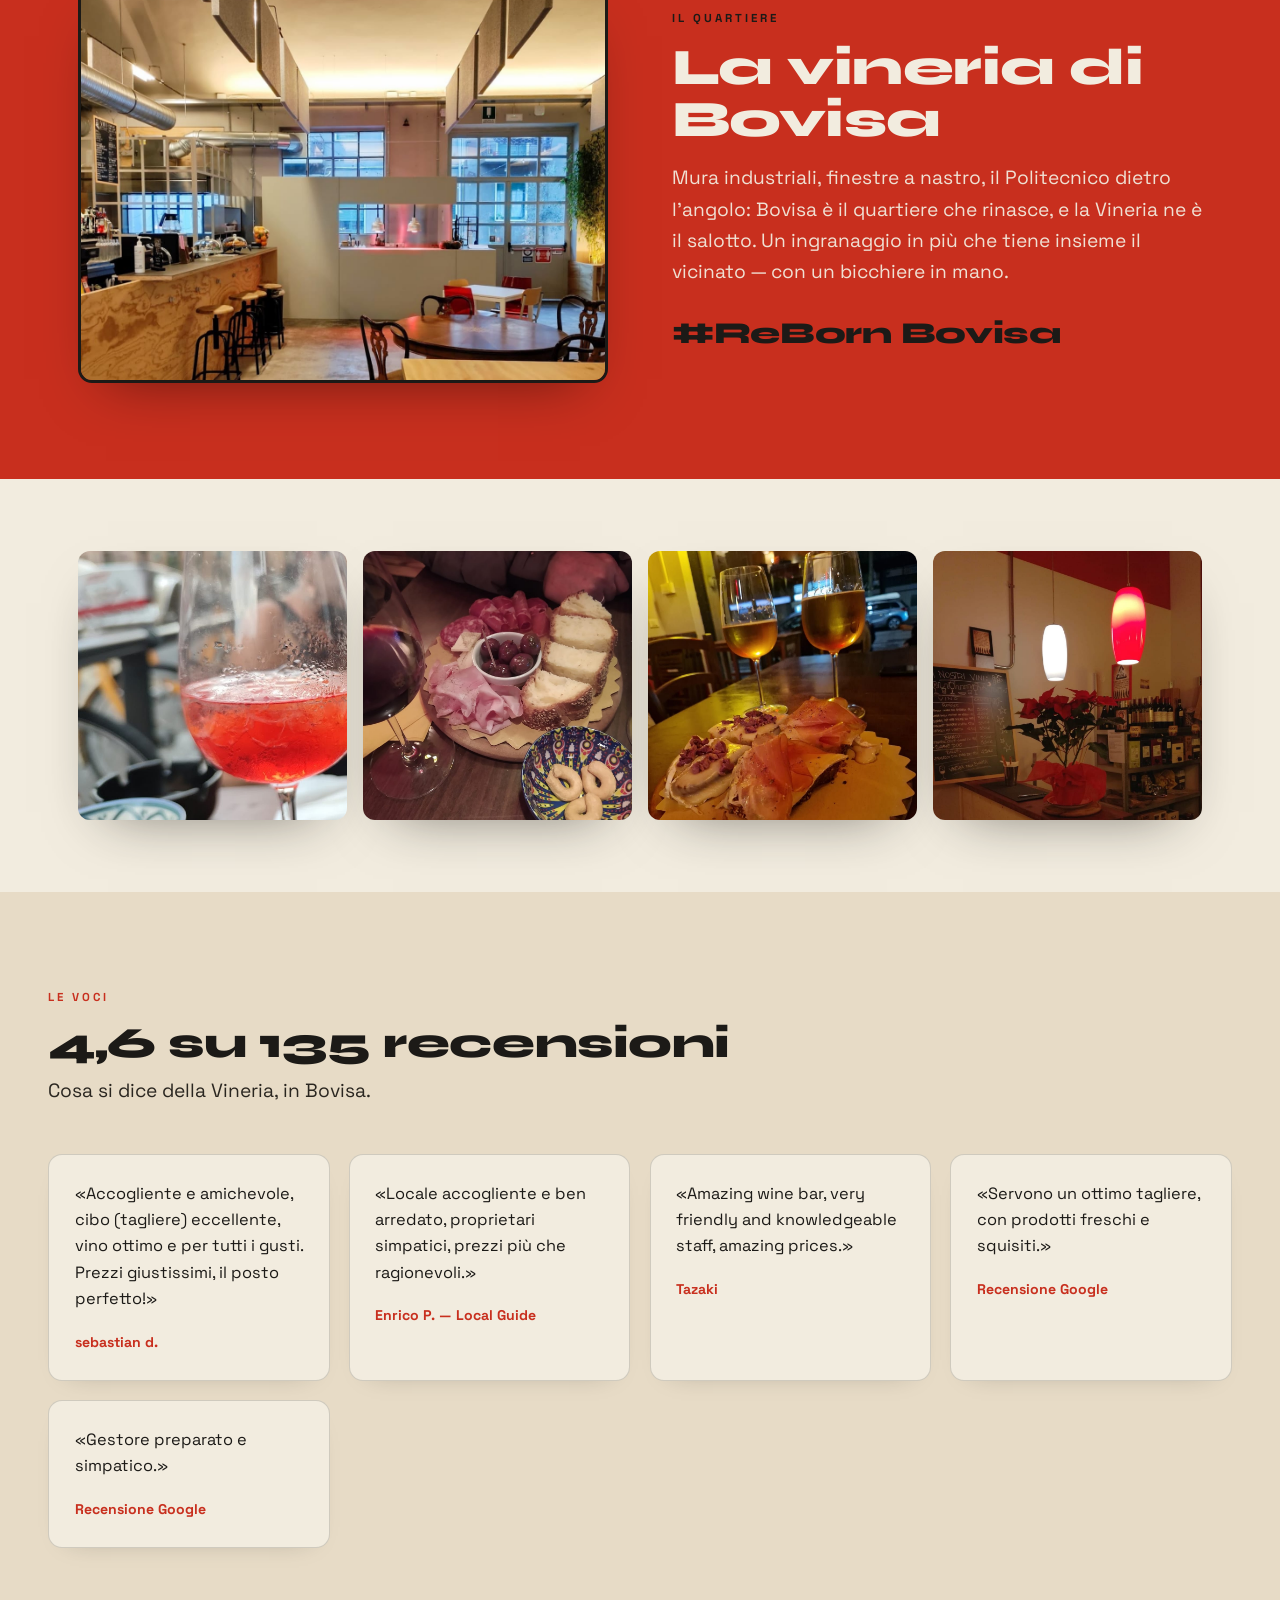
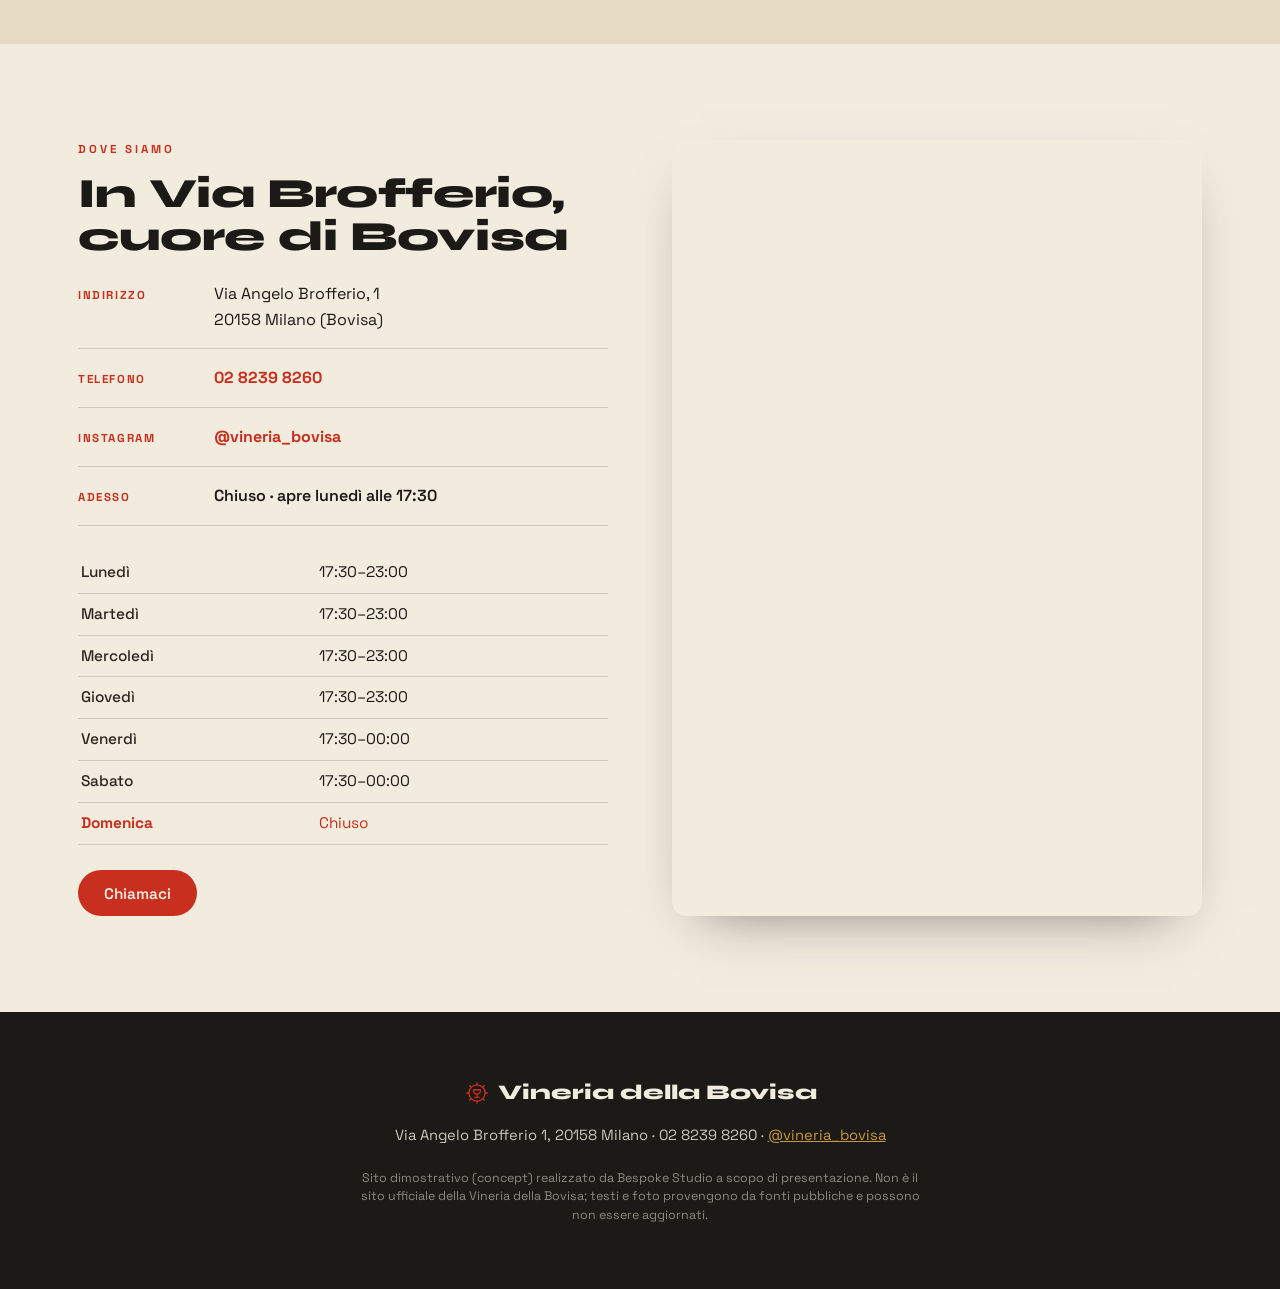
==== commit 06b31cd6: "fix(i18n): innerHTML al posto di textContent nell'overlay lingua Gli elementi data-i18n che contengo" ====
--- a/index.html
+++ b/index.html
@@ -288,6 +288,6 @@
 
 <script src="https://cdnjs.cloudflare.com/ajax/libs/gsap/3.12.5/gsap.min.js"></script>
 <script src="https://cdnjs.cloudflare.com/ajax/libs/gsap/3.12.5/ScrollTrigger.min.js"></script>
-<script src="js/main.js?v=1"></script>
+<script src="js/main.js?v=2"></script>
 </body>
 </html>
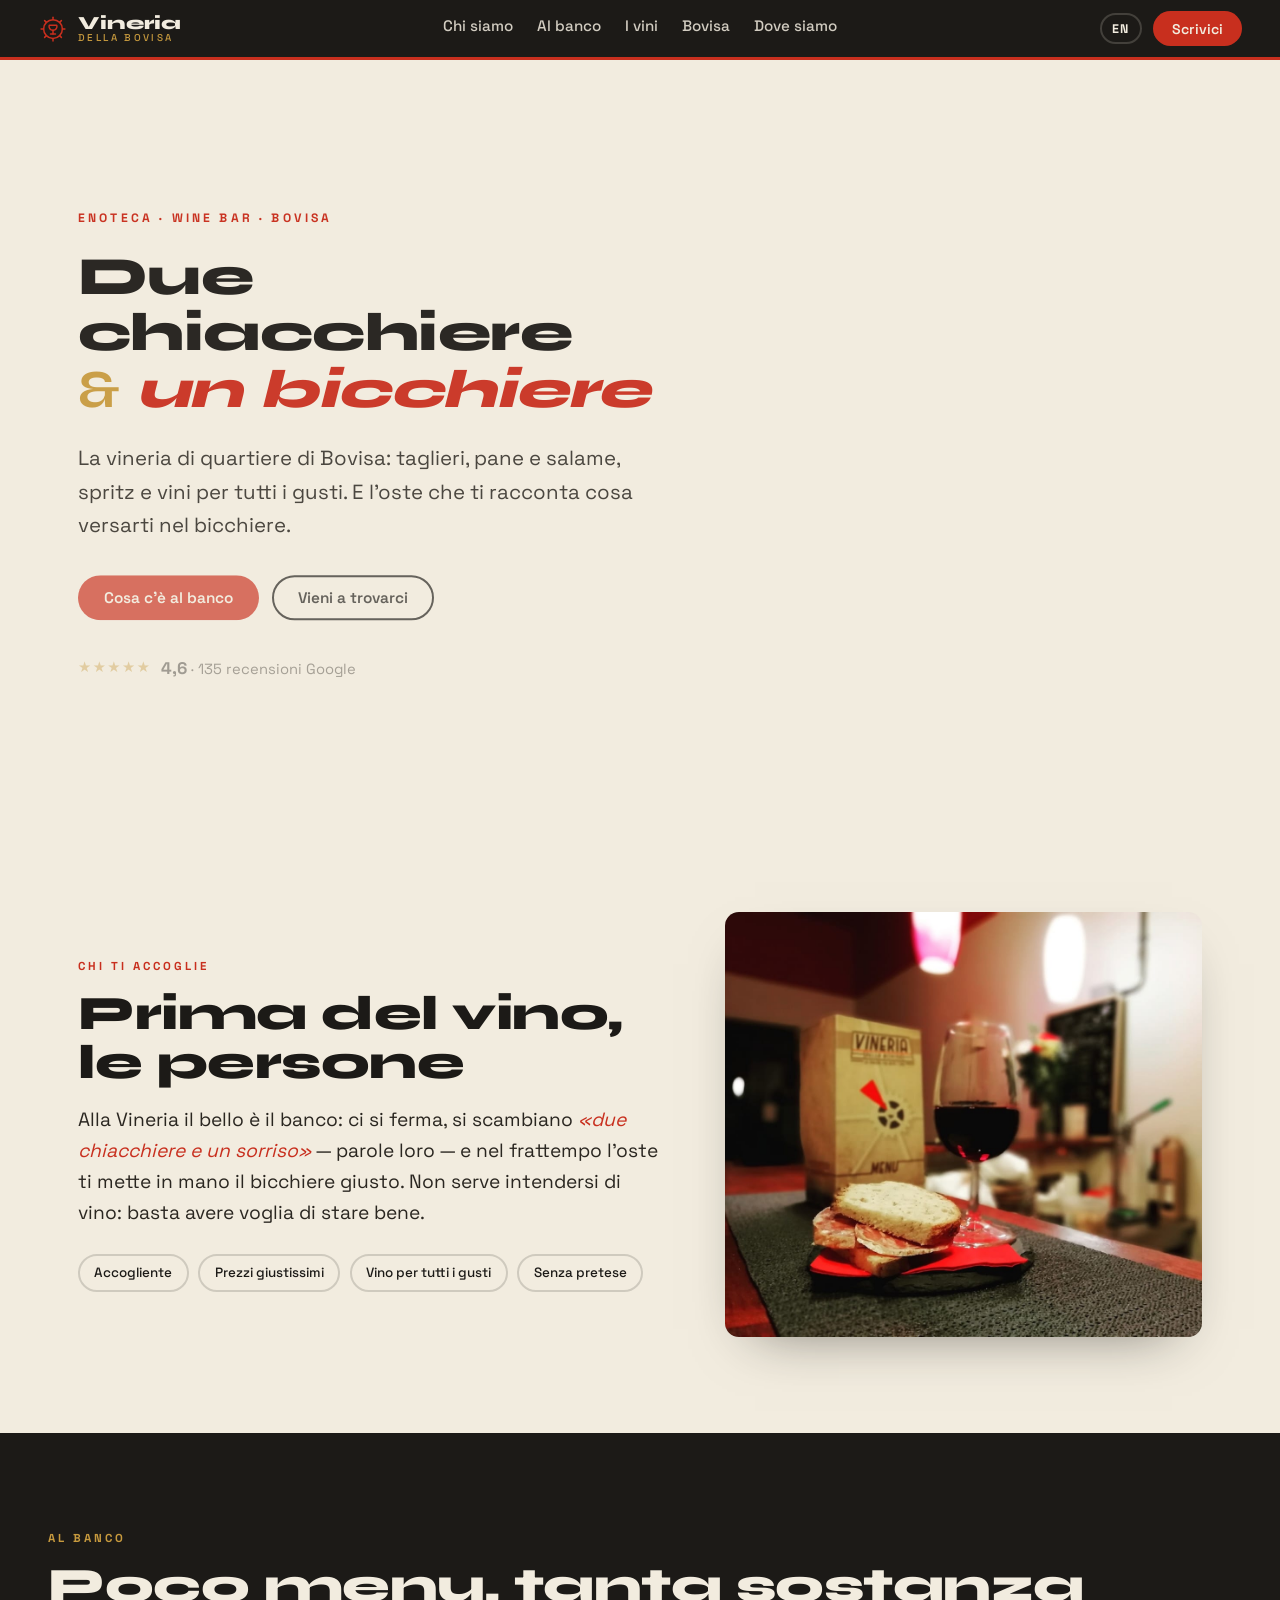
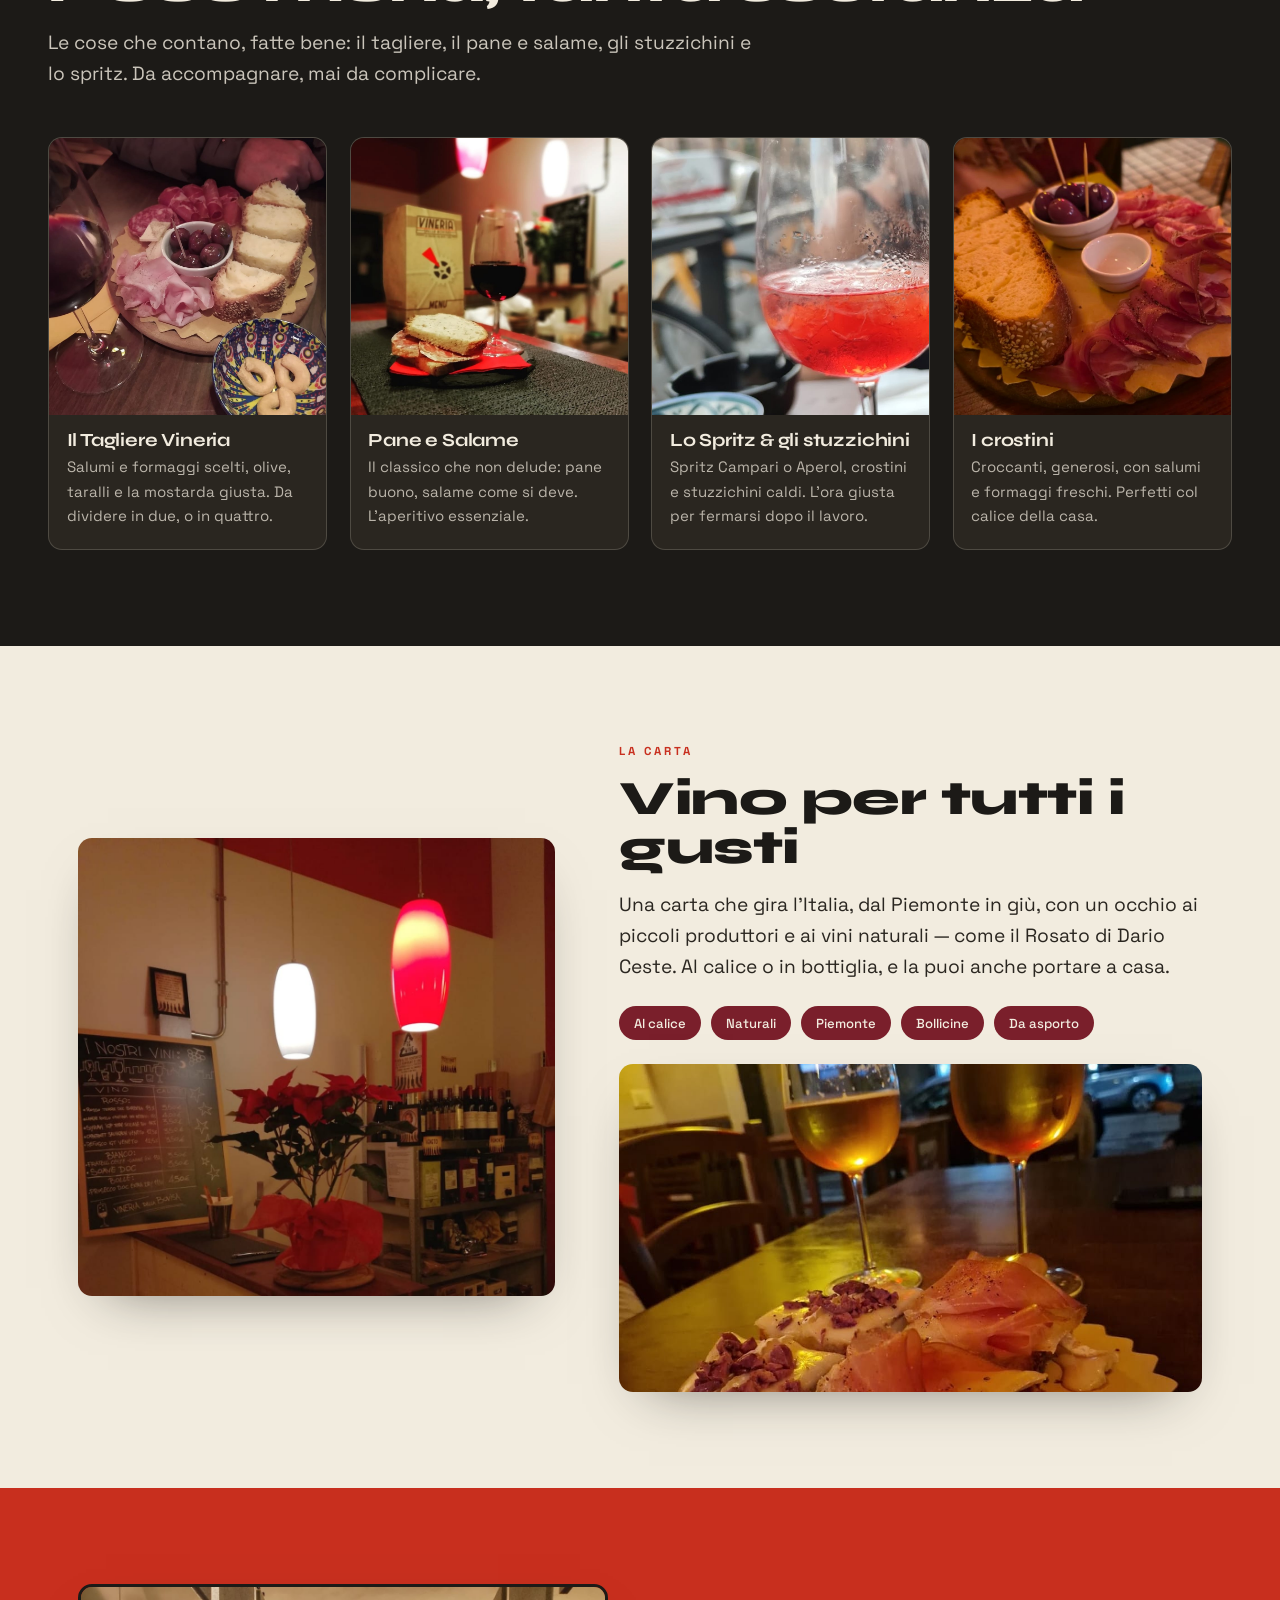
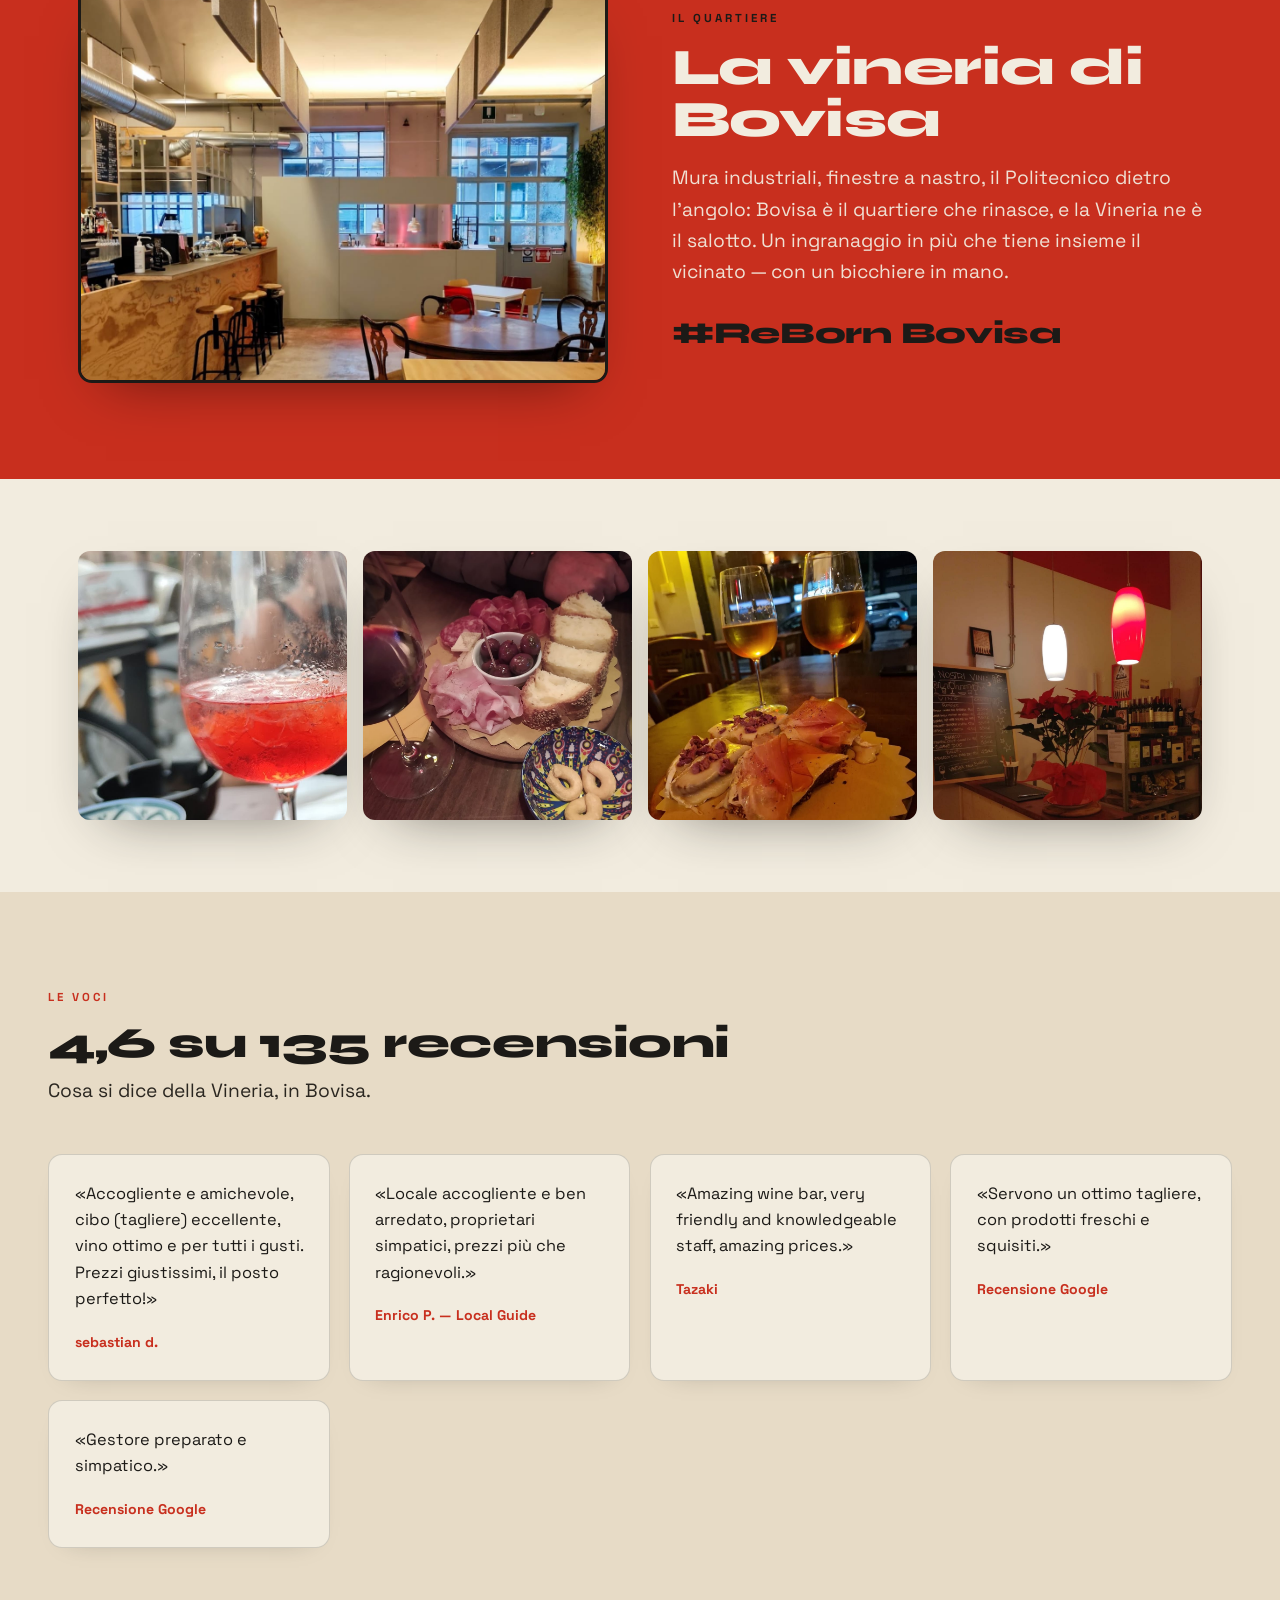
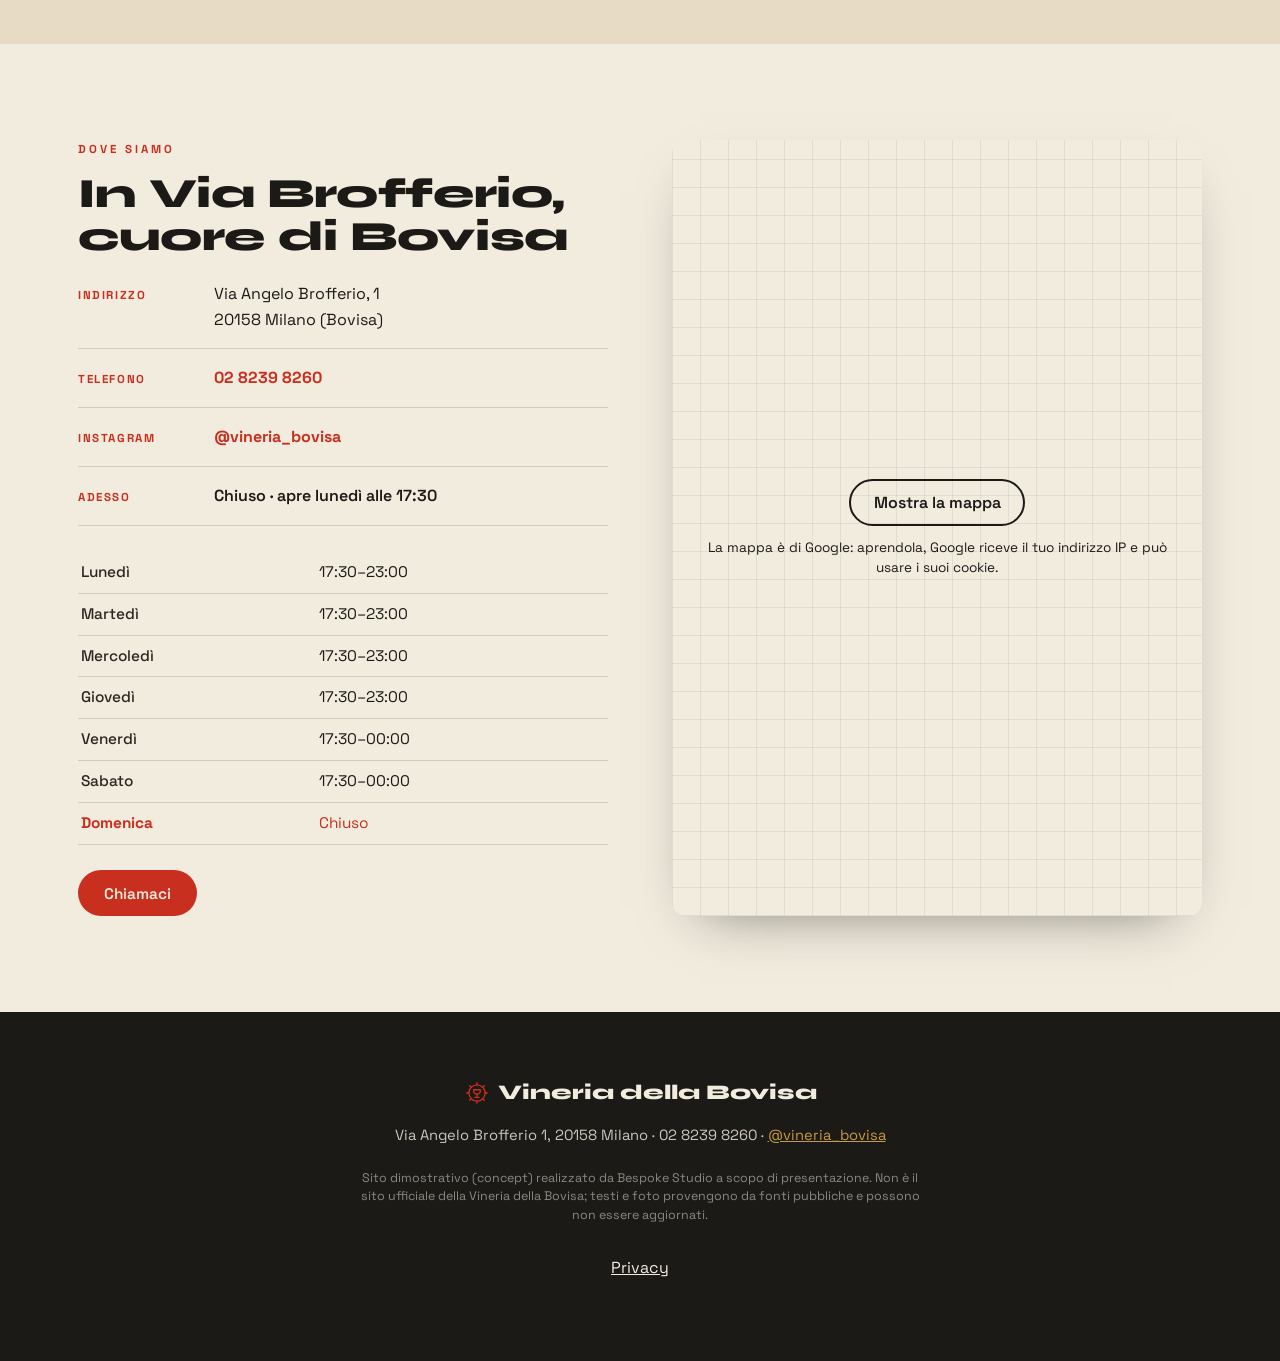
==== commit 820c5280: "Privacy e pulizia: caratteri sul sito, mappa al clic, informativa, noindex - caratteri copiati nel s" ====
--- a/index.html
+++ b/index.html
@@ -3,6 +3,7 @@
 <head>
 <meta charset="utf-8">
 <meta name="viewport" content="width=device-width, initial-scale=1">
+<meta name="robots" content="noindex">
 <title>Vineria della Bovisa — enoteca e wine bar di quartiere</title>
 <meta name="description" content="La Vineria della Bovisa: enoteca e wine bar di quartiere. Taglieri, pane e salame, spritz e vini per tutti i gusti — e due chiacchiere in più. Via Brofferio 1, Milano.">
 <meta name="theme-color" content="#1C1A17">
@@ -17,22 +18,51 @@
 <meta property="og:locale" content="it_IT">
 <script type="application/ld+json">
 {
-  "@context":"https://schema.org","@type":"BarOrPub","name":"Vineria della Bovisa",
-  "description":"Enoteca e wine bar di quartiere in Bovisa: taglieri, pane e salame, spritz e vini al calice per tutti i gusti.",
-  "servesCuisine":["Wine bar","Enoteca","Italiana"],
-  "url":"https://rotenzark.github.io/vineria-della-bovisa/","telephone":"+390282398260",
-  "image":"https://rotenzark.github.io/vineria-della-bovisa/img/og-image.jpg","priceRange":"€",
-  "address":{"@type":"PostalAddress","streetAddress":"Via Angelo Brofferio 1","addressLocality":"Milano","postalCode":"20158","addressCountry":"IT"},
-  "aggregateRating":{"@type":"AggregateRating","ratingValue":"4.6","reviewCount":"135"},
-  "openingHoursSpecification":[
-    {"@type":"OpeningHoursSpecification","dayOfWeek":["Monday","Tuesday","Wednesday","Thursday"],"opens":"17:30","closes":"23:00"},
-    {"@type":"OpeningHoursSpecification","dayOfWeek":["Friday","Saturday"],"opens":"17:30","closes":"00:00"}
+  "@context": "https://schema.org",
+  "@type": "BarOrPub",
+  "name": "Vineria della Bovisa",
+  "description": "Enoteca e wine bar di quartiere in Bovisa: taglieri, pane e salame, spritz e vini al calice per tutti i gusti.",
+  "servesCuisine": [
+    "Wine bar",
+    "Enoteca",
+    "Italiana"
+  ],
+  "url": "https://rotenzark.github.io/vineria-della-bovisa/",
+  "telephone": "+390282398260",
+  "image": "https://rotenzark.github.io/vineria-della-bovisa/img/og-image.jpg",
+  "priceRange": "€",
+  "address": {
+    "@type": "PostalAddress",
+    "streetAddress": "Via Angelo Brofferio 1",
+    "addressLocality": "Milano",
+    "postalCode": "20158",
+    "addressCountry": "IT"
+  },
+  "openingHoursSpecification": [
+    {
+      "@type": "OpeningHoursSpecification",
+      "dayOfWeek": [
+        "Monday",
+        "Tuesday",
+        "Wednesday",
+        "Thursday"
+      ],
+      "opens": "17:30",
+      "closes": "23:00"
+    },
+    {
+      "@type": "OpeningHoursSpecification",
+      "dayOfWeek": [
+        "Friday",
+        "Saturday"
+      ],
+      "opens": "17:30",
+      "closes": "00:00"
+    }
   ]
 }
 </script>
-<link rel="preconnect" href="https://fonts.googleapis.com">
-<link rel="preconnect" href="https://fonts.gstatic.com" crossorigin>
-<link href="https://fonts.googleapis.com/css2?family=Syne:wght@600;700;800&family=Space+Grotesk:wght@400;500;600;700&display=swap" rel="stylesheet">
+<link rel="stylesheet" href="fonts/fonts.css?v=1">
 <link rel="stylesheet" href="css/styles.css?v=1">
 </head>
 <body>
@@ -264,7 +294,7 @@
       </div>
     </div>
     <div class="dove__map reveal">
-      <iframe title="Mappa — Vineria della Bovisa, Via Angelo Brofferio 1, Milano" src="https://www.google.com/maps?q=Vineria+della+Bovisa+Via+Angelo+Brofferio+1+Milano&output=embed" loading="lazy" referrerpolicy="no-referrer-when-downgrade"></iframe>
+      <div class="mappa-clic" data-mappa-clic style="--mappa-h: 320px"><template><iframe title="Mappa — Vineria della Bovisa, Via Angelo Brofferio 1, Milano" src="https://www.google.com/maps?q=Vineria+della+Bovisa+Via+Angelo+Brofferio+1+Milano&output=embed" loading="lazy" referrerpolicy="no-referrer-when-downgrade"></iframe></template><div class="mappa-clic__velo"><a class="mappa-clic__btn" href="https://www.google.com/maps/search/?api=1&amp;query=Vineria%20della%20Bovisa%20Via%20Angelo%20Brofferio%201%20Milano" target="_blank" rel="noopener">Mostra la mappa</a><p class="mappa-clic__nota">La mappa è di Google: aprendola, Google riceve il tuo indirizzo IP e può usare i suoi cookie.</p></div></div>
     </div>
   </section>
 </main>
@@ -279,6 +309,7 @@
   </div>
   <p class="site-footer__addr">Via Angelo Brofferio 1, 20158 Milano · 02 8239 8260 · <a href="https://www.instagram.com/vineria_bovisa/" target="_blank" rel="noopener">@vineria_bovisa</a></p>
   <p class="site-footer__demo" data-i18n="footer.demo">Sito dimostrativo (concept) realizzato da Bespoke Studio a scopo di presentazione. Non è il sito ufficiale della Vineria della Bovisa; testi e foto provengono da fonti pubbliche e possono non essere aggiornati.</p>
+  <p class="privacy-link"><a href="privacy.html">Privacy</a></p>
 </footer>
 
 <div id="lightbox" class="lightbox" hidden>
@@ -289,5 +320,6 @@
 <script src="https://cdnjs.cloudflare.com/ajax/libs/gsap/3.12.5/gsap.min.js"></script>
 <script src="https://cdnjs.cloudflare.com/ajax/libs/gsap/3.12.5/ScrollTrigger.min.js"></script>
 <script src="js/main.js?v=2"></script>
+<script src="js/mappa-clic.js?v=1" defer></script>
 </body>
 </html>
--- a/fonts/fonts.css
+++ b/fonts/fonts.css
@@ -0,0 +1,190 @@
+/* Caratteri ospitati sul sito: nessuna richiesta a Google Fonts o Fontshare (giro privacy 1/10/2026). Licenze in LICENSE.txt. */
+/* vietnamese */
+@font-face {
+  font-family: 'Space Grotesk';
+  font-style: normal;
+  font-weight: 400;
+  font-display: swap;
+  src: url(spacegrotesk-v22-V8mDoQDjQSkFtoMM3T6r8E7mPb54C-s0.woff2) format('woff2');
+  unicode-range: U+0102-0103, U+0110-0111, U+0128-0129, U+0168-0169, U+01A0-01A1, U+01AF-01B0, U+0300-0301, U+0303-0304, U+0308-0309, U+0323, U+0329, U+1EA0-1EF9, U+20AB;
+}
+/* latin-ext */
+@font-face {
+  font-family: 'Space Grotesk';
+  font-style: normal;
+  font-weight: 400;
+  font-display: swap;
+  src: url(spacegrotesk-v22-V8mDoQDjQSkFtoMM3T6r8E7mPb94C-s0.woff2) format('woff2');
+  unicode-range: U+0100-02BA, U+02BD-02C5, U+02C7-02CC, U+02CE-02D7, U+02DD-02FF, U+0304, U+0308, U+0329, U+1D00-1DBF, U+1E00-1E9F, U+1EF2-1EFF, U+2020, U+20A0-20AB, U+20AD-20C0, U+2113, U+2C60-2C7F, U+A720-A7FF;
+}
+/* latin */
+@font-face {
+  font-family: 'Space Grotesk';
+  font-style: normal;
+  font-weight: 400;
+  font-display: swap;
+  src: url(spacegrotesk-v22-V8mDoQDjQSkFtoMM3T6r8E7mPbF4Cw.woff2) format('woff2');
+  unicode-range: U+0000-00FF, U+0131, U+0152-0153, U+02BB-02BC, U+02C6, U+02DA, U+02DC, U+0304, U+0308, U+0329, U+2000-206F, U+20AC, U+2122, U+2191, U+2193, U+2212, U+2215, U+FEFF, U+FFFD;
+}
+/* vietnamese */
+@font-face {
+  font-family: 'Space Grotesk';
+  font-style: normal;
+  font-weight: 500;
+  font-display: swap;
+  src: url(spacegrotesk-v22-V8mDoQDjQSkFtoMM3T6r8E7mPb54C-s0.woff2) format('woff2');
+  unicode-range: U+0102-0103, U+0110-0111, U+0128-0129, U+0168-0169, U+01A0-01A1, U+01AF-01B0, U+0300-0301, U+0303-0304, U+0308-0309, U+0323, U+0329, U+1EA0-1EF9, U+20AB;
+}
+/* latin-ext */
+@font-face {
+  font-family: 'Space Grotesk';
+  font-style: normal;
+  font-weight: 500;
+  font-display: swap;
+  src: url(spacegrotesk-v22-V8mDoQDjQSkFtoMM3T6r8E7mPb94C-s0.woff2) format('woff2');
+  unicode-range: U+0100-02BA, U+02BD-02C5, U+02C7-02CC, U+02CE-02D7, U+02DD-02FF, U+0304, U+0308, U+0329, U+1D00-1DBF, U+1E00-1E9F, U+1EF2-1EFF, U+2020, U+20A0-20AB, U+20AD-20C0, U+2113, U+2C60-2C7F, U+A720-A7FF;
+}
+/* latin */
+@font-face {
+  font-family: 'Space Grotesk';
+  font-style: normal;
+  font-weight: 500;
+  font-display: swap;
+  src: url(spacegrotesk-v22-V8mDoQDjQSkFtoMM3T6r8E7mPbF4Cw.woff2) format('woff2');
+  unicode-range: U+0000-00FF, U+0131, U+0152-0153, U+02BB-02BC, U+02C6, U+02DA, U+02DC, U+0304, U+0308, U+0329, U+2000-206F, U+20AC, U+2122, U+2191, U+2193, U+2212, U+2215, U+FEFF, U+FFFD;
+}
+/* vietnamese */
+@font-face {
+  font-family: 'Space Grotesk';
+  font-style: normal;
+  font-weight: 600;
+  font-display: swap;
+  src: url(spacegrotesk-v22-V8mDoQDjQSkFtoMM3T6r8E7mPb54C-s0.woff2) format('woff2');
+  unicode-range: U+0102-0103, U+0110-0111, U+0128-0129, U+0168-0169, U+01A0-01A1, U+01AF-01B0, U+0300-0301, U+0303-0304, U+0308-0309, U+0323, U+0329, U+1EA0-1EF9, U+20AB;
+}
+/* latin-ext */
+@font-face {
+  font-family: 'Space Grotesk';
+  font-style: normal;
+  font-weight: 600;
+  font-display: swap;
+  src: url(spacegrotesk-v22-V8mDoQDjQSkFtoMM3T6r8E7mPb94C-s0.woff2) format('woff2');
+  unicode-range: U+0100-02BA, U+02BD-02C5, U+02C7-02CC, U+02CE-02D7, U+02DD-02FF, U+0304, U+0308, U+0329, U+1D00-1DBF, U+1E00-1E9F, U+1EF2-1EFF, U+2020, U+20A0-20AB, U+20AD-20C0, U+2113, U+2C60-2C7F, U+A720-A7FF;
+}
+/* latin */
+@font-face {
+  font-family: 'Space Grotesk';
+  font-style: normal;
+  font-weight: 600;
+  font-display: swap;
+  src: url(spacegrotesk-v22-V8mDoQDjQSkFtoMM3T6r8E7mPbF4Cw.woff2) format('woff2');
+  unicode-range: U+0000-00FF, U+0131, U+0152-0153, U+02BB-02BC, U+02C6, U+02DA, U+02DC, U+0304, U+0308, U+0329, U+2000-206F, U+20AC, U+2122, U+2191, U+2193, U+2212, U+2215, U+FEFF, U+FFFD;
+}
+/* vietnamese */
+@font-face {
+  font-family: 'Space Grotesk';
+  font-style: normal;
+  font-weight: 700;
+  font-display: swap;
+  src: url(spacegrotesk-v22-V8mDoQDjQSkFtoMM3T6r8E7mPb54C-s0.woff2) format('woff2');
+  unicode-range: U+0102-0103, U+0110-0111, U+0128-0129, U+0168-0169, U+01A0-01A1, U+01AF-01B0, U+0300-0301, U+0303-0304, U+0308-0309, U+0323, U+0329, U+1EA0-1EF9, U+20AB;
+}
+/* latin-ext */
+@font-face {
+  font-family: 'Space Grotesk';
+  font-style: normal;
+  font-weight: 700;
+  font-display: swap;
+  src: url(spacegrotesk-v22-V8mDoQDjQSkFtoMM3T6r8E7mPb94C-s0.woff2) format('woff2');
+  unicode-range: U+0100-02BA, U+02BD-02C5, U+02C7-02CC, U+02CE-02D7, U+02DD-02FF, U+0304, U+0308, U+0329, U+1D00-1DBF, U+1E00-1E9F, U+1EF2-1EFF, U+2020, U+20A0-20AB, U+20AD-20C0, U+2113, U+2C60-2C7F, U+A720-A7FF;
+}
+/* latin */
+@font-face {
+  font-family: 'Space Grotesk';
+  font-style: normal;
+  font-weight: 700;
+  font-display: swap;
+  src: url(spacegrotesk-v22-V8mDoQDjQSkFtoMM3T6r8E7mPbF4Cw.woff2) format('woff2');
+  unicode-range: U+0000-00FF, U+0131, U+0152-0153, U+02BB-02BC, U+02C6, U+02DA, U+02DC, U+0304, U+0308, U+0329, U+2000-206F, U+20AC, U+2122, U+2191, U+2193, U+2212, U+2215, U+FEFF, U+FFFD;
+}
+/* greek */
+@font-face {
+  font-family: 'Syne';
+  font-style: normal;
+  font-weight: 600;
+  font-display: swap;
+  src: url(syne-v24-8vIH7w4qzmVxm2NL9Hz_.woff2) format('woff2');
+  unicode-range: U+0370-0377, U+037A-037F, U+0384-038A, U+038C, U+038E-03A1, U+03A3-03FF;
+}
+/* latin-ext */
+@font-face {
+  font-family: 'Syne';
+  font-style: normal;
+  font-weight: 600;
+  font-display: swap;
+  src: url(syne-v24-8vIH7w4qzmVxm25L9Hz_.woff2) format('woff2');
+  unicode-range: U+0100-02BA, U+02BD-02C5, U+02C7-02CC, U+02CE-02D7, U+02DD-02FF, U+0304, U+0308, U+0329, U+1D00-1DBF, U+1E00-1E9F, U+1EF2-1EFF, U+2020, U+20A0-20AB, U+20AD-20C0, U+2113, U+2C60-2C7F, U+A720-A7FF;
+}
+/* latin */
+@font-face {
+  font-family: 'Syne';
+  font-style: normal;
+  font-weight: 600;
+  font-display: swap;
+  src: url(syne-v24-8vIH7w4qzmVxm2BL9A.woff2) format('woff2');
+  unicode-range: U+0000-00FF, U+0131, U+0152-0153, U+02BB-02BC, U+02C6, U+02DA, U+02DC, U+0304, U+0308, U+0329, U+2000-206F, U+20AC, U+2122, U+2191, U+2193, U+2212, U+2215, U+FEFF, U+FFFD;
+}
+/* greek */
+@font-face {
+  font-family: 'Syne';
+  font-style: normal;
+  font-weight: 700;
+  font-display: swap;
+  src: url(syne-v24-8vIH7w4qzmVxm2NL9Hz_.woff2) format('woff2');
+  unicode-range: U+0370-0377, U+037A-037F, U+0384-038A, U+038C, U+038E-03A1, U+03A3-03FF;
+}
+/* latin-ext */
+@font-face {
+  font-family: 'Syne';
+  font-style: normal;
+  font-weight: 700;
+  font-display: swap;
+  src: url(syne-v24-8vIH7w4qzmVxm25L9Hz_.woff2) format('woff2');
+  unicode-range: U+0100-02BA, U+02BD-02C5, U+02C7-02CC, U+02CE-02D7, U+02DD-02FF, U+0304, U+0308, U+0329, U+1D00-1DBF, U+1E00-1E9F, U+1EF2-1EFF, U+2020, U+20A0-20AB, U+20AD-20C0, U+2113, U+2C60-2C7F, U+A720-A7FF;
+}
+/* latin */
+@font-face {
+  font-family: 'Syne';
+  font-style: normal;
+  font-weight: 700;
+  font-display: swap;
+  src: url(syne-v24-8vIH7w4qzmVxm2BL9A.woff2) format('woff2');
+  unicode-range: U+0000-00FF, U+0131, U+0152-0153, U+02BB-02BC, U+02C6, U+02DA, U+02DC, U+0304, U+0308, U+0329, U+2000-206F, U+20AC, U+2122, U+2191, U+2193, U+2212, U+2215, U+FEFF, U+FFFD;
+}
+/* greek */
+@font-face {
+  font-family: 'Syne';
+  font-style: normal;
+  font-weight: 800;
+  font-display: swap;
+  src: url(syne-v24-8vIH7w4qzmVxm2NL9Hz_.woff2) format('woff2');
+  unicode-range: U+0370-0377, U+037A-037F, U+0384-038A, U+038C, U+038E-03A1, U+03A3-03FF;
+}
+/* latin-ext */
+@font-face {
+  font-family: 'Syne';
+  font-style: normal;
+  font-weight: 800;
+  font-display: swap;
+  src: url(syne-v24-8vIH7w4qzmVxm25L9Hz_.woff2) format('woff2');
+  unicode-range: U+0100-02BA, U+02BD-02C5, U+02C7-02CC, U+02CE-02D7, U+02DD-02FF, U+0304, U+0308, U+0329, U+1D00-1DBF, U+1E00-1E9F, U+1EF2-1EFF, U+2020, U+20A0-20AB, U+20AD-20C0, U+2113, U+2C60-2C7F, U+A720-A7FF;
+}
+/* latin */
+@font-face {
+  font-family: 'Syne';
+  font-style: normal;
+  font-weight: 800;
+  font-display: swap;
+  src: url(syne-v24-8vIH7w4qzmVxm2BL9A.woff2) format('woff2');
+  unicode-range: U+0000-00FF, U+0131, U+0152-0153, U+02BB-02BC, U+02C6, U+02DA, U+02DC, U+0304, U+0308, U+0329, U+2000-206F, U+20AC, U+2122, U+2191, U+2193, U+2212, U+2215, U+FEFF, U+FFFD;
+}
--- a/css/styles.css
+++ b/css/styles.css
@@ -197,3 +197,12 @@
   .dove__rows li{grid-template-columns:1fr}
   .hero__gearwrap{width:90px}
 }
+
+/*MAPPACLIC*/
+/* la mappa Google si carica solo al clic (giro privacy 1/10/2026) */
+.mappa-clic { display: flex; align-items: center; justify-content: center; width: 100%; height: 100%; min-height: var(--mappa-h, 320px); box-sizing: border-box; padding: 24px; text-align: center; background: repeating-linear-gradient(0deg, rgba(127, 127, 127, 0.14) 0 1px, transparent 1px 28px), repeating-linear-gradient(90deg, rgba(127, 127, 127, 0.14) 0 1px, transparent 1px 28px); }
+.mappa-clic__velo { display: flex; flex-direction: column; align-items: center; gap: 12px; max-width: 32em; }
+.mappa-clic__btn { display: inline-block; padding: 0.75em 1.4em; border: 2px solid currentColor; border-radius: 999px; color: inherit; font: inherit; font-weight: 600; line-height: 1.2; text-decoration: none; background: transparent; cursor: pointer; }
+.mappa-clic__btn:hover, .mappa-clic__btn:focus-visible { text-decoration: underline; }
+.mappa-clic__nota { margin: 0; font-size: 0.85em; line-height: 1.45; }
+/*/MAPPACLIC*/
